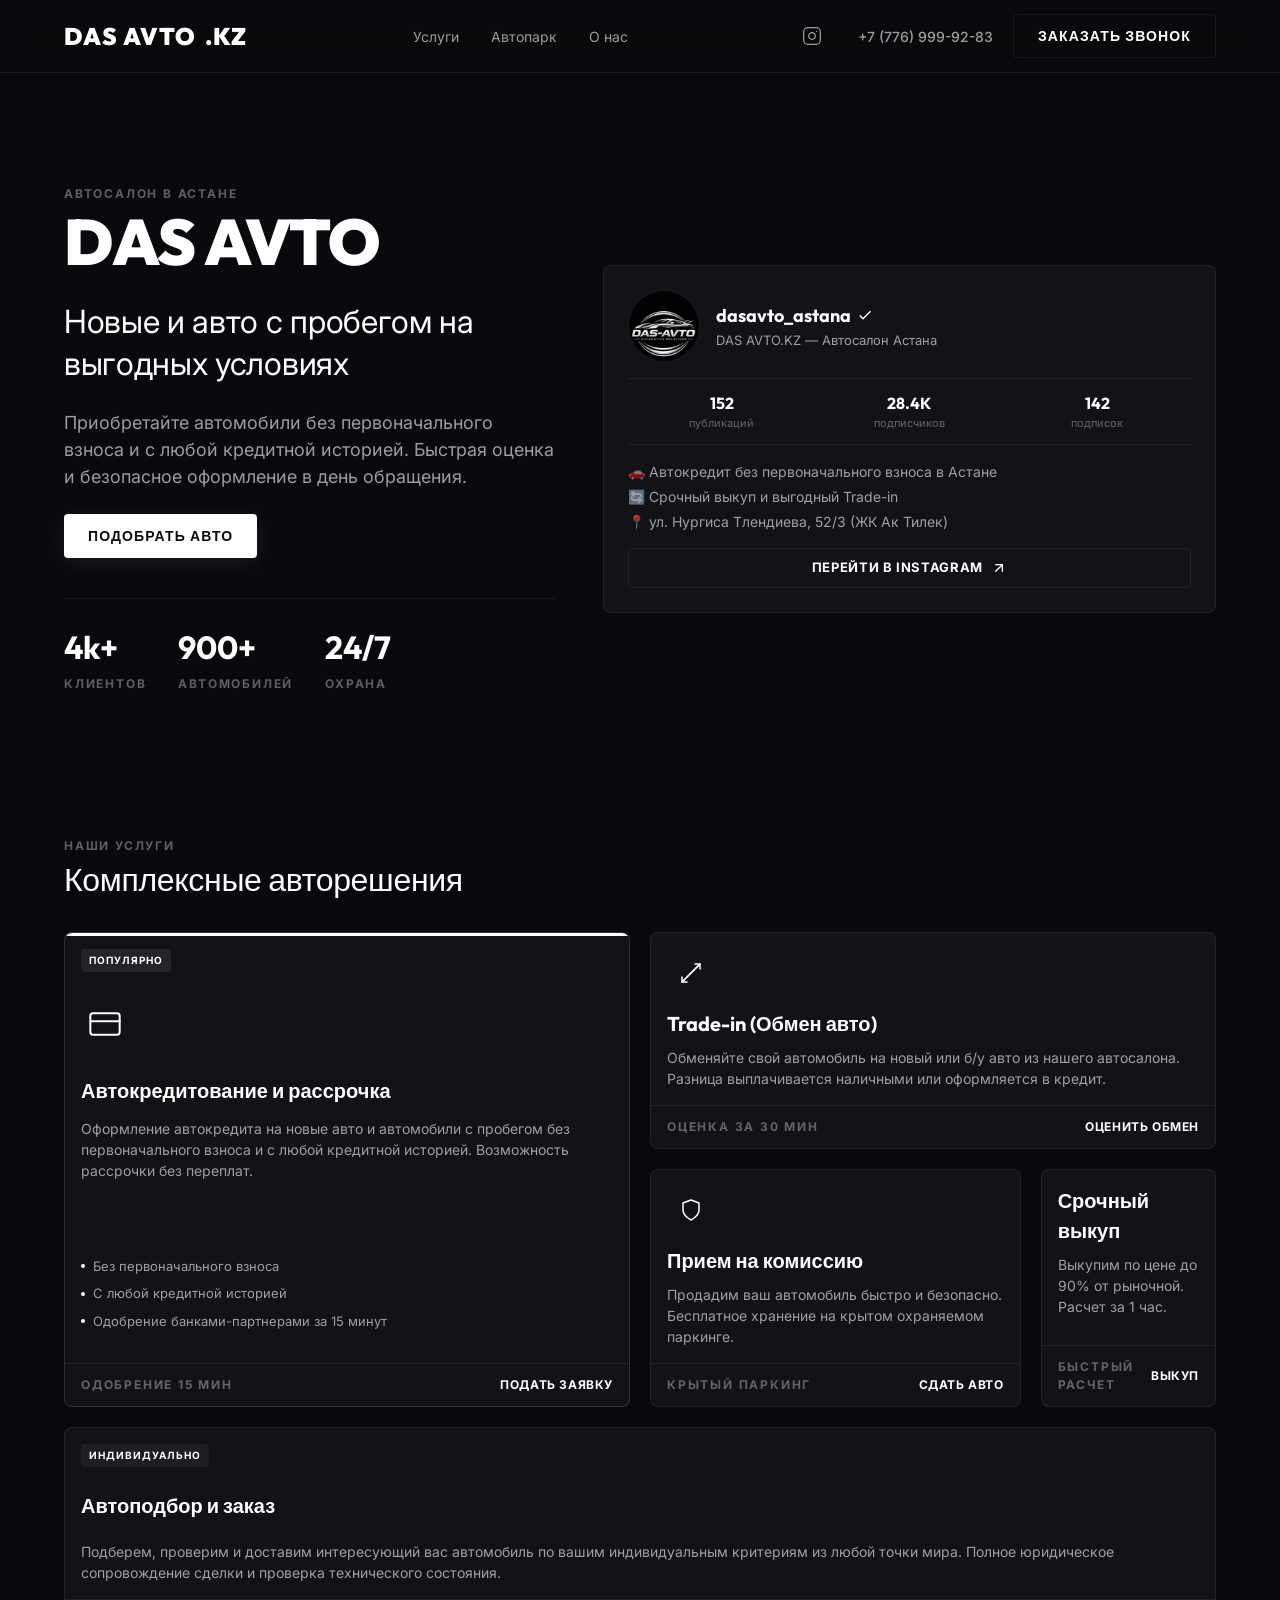
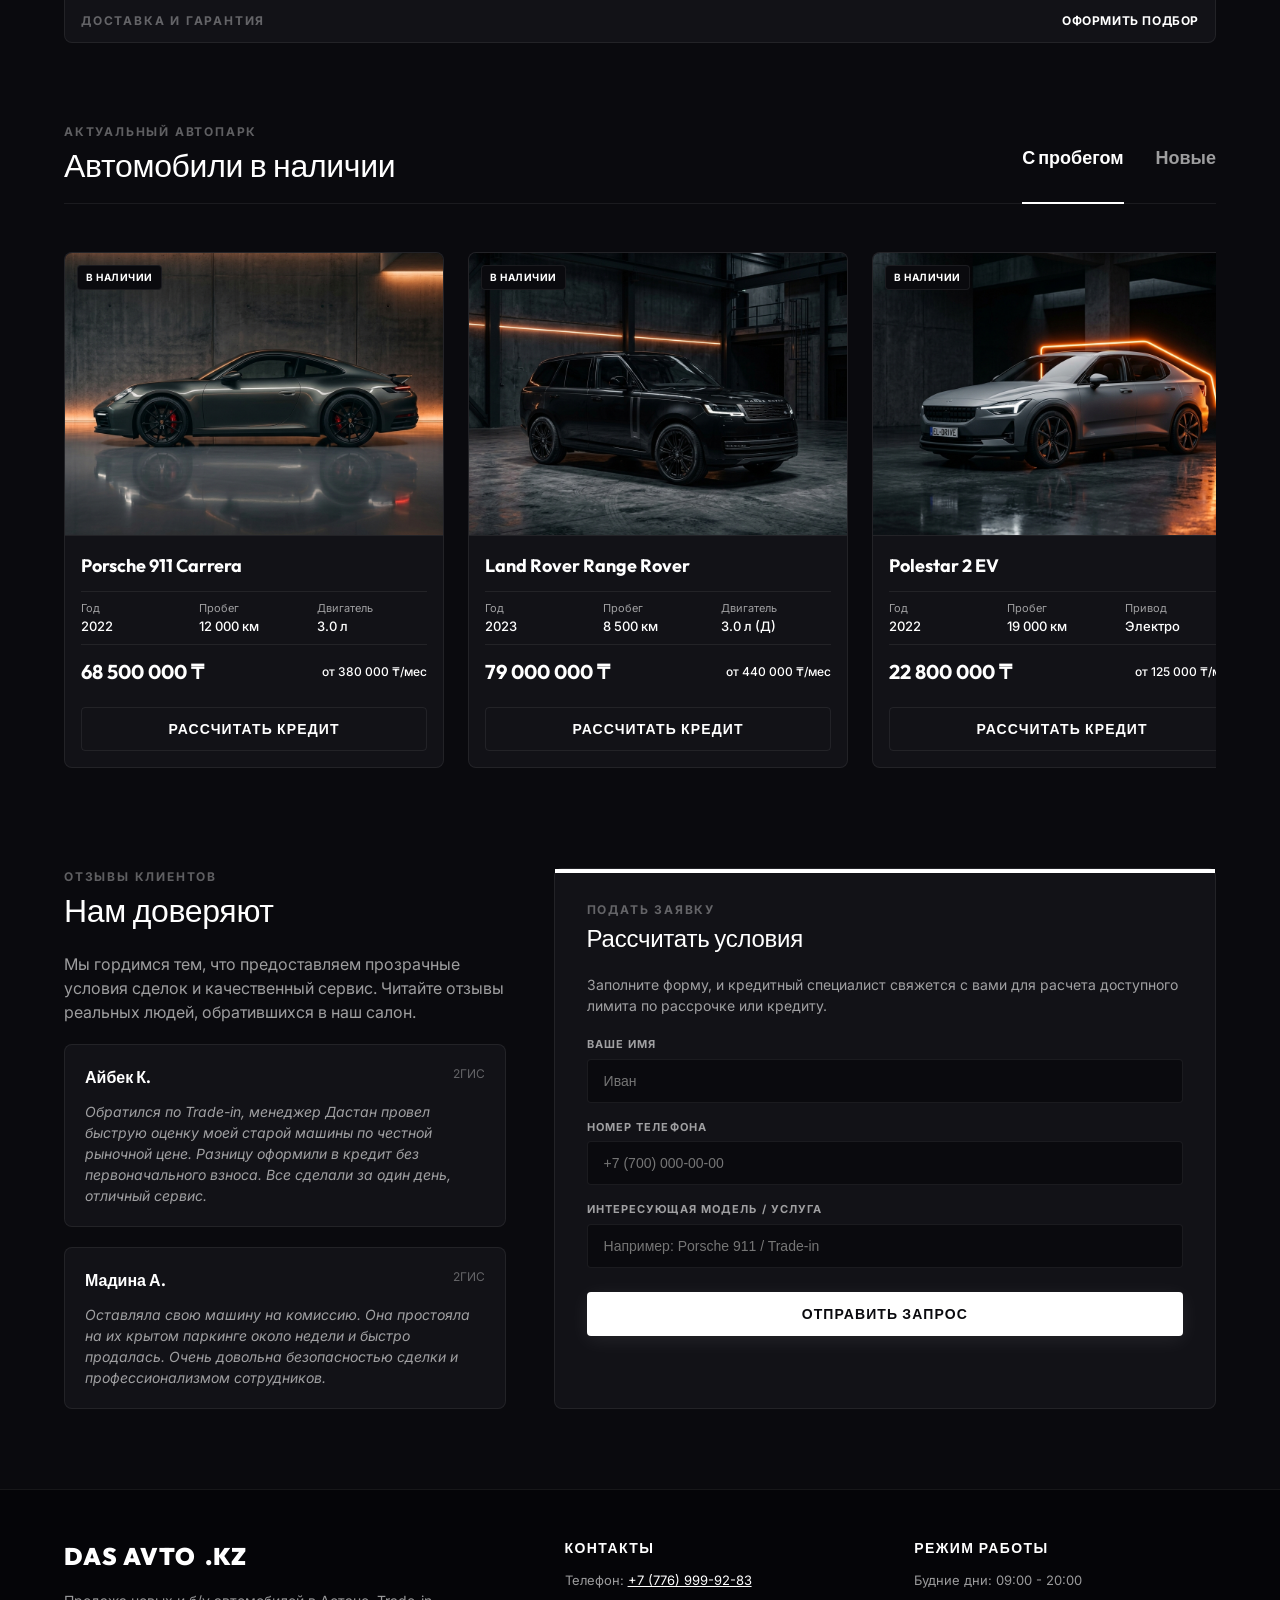
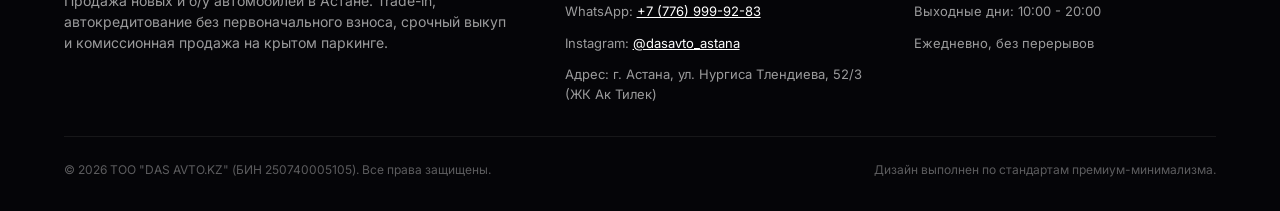
==== index.html @ a18bb263 "feat: replace logo with user emblem and update instagram profile link" ====
<!DOCTYPE html>
<html lang="ru">
<head>
  <meta charset="UTF-8">
  <meta name="viewport" content="width=device-width, initial-scale=1.0">
  <title>DAS AVTO.KZ — Автосалон в Астане | Новые и б/у авто в рассрочку и кредит</title>
  <meta name="description" content="Автосалон DAS AVTO.KZ в Астане. Продажа новых и подержанных автомобилей. Автокредит без первоначального взноса и с любой кредитной историей, Trade-in, комиссионная продажа на крытом паркинге.">
  <link rel="stylesheet" href="style.css?v=2">
</head>
<body>

  <!-- Header Section -->
  <header class="header">
    <div class="nav-container">
      <a href="#" class="logo">
        DAS AVTO<span>.KZ</span>
      </a>
      <nav class="nav-links">
        <a href="#services" class="nav-link">Услуги</a>
        <a href="#showcase" class="nav-link">Автопарк</a>
        <a href="#trust" class="nav-link">О нас</a>
      </nav>
      <div class="nav-actions">
        <a href="https://www.instagram.com/dasavto_astana?igsh=Nno0aWtucXIzY205" target="_blank" rel="noopener noreferrer" class="instagram-link-header" title="Instagram" style="color: var(--text-muted); display: inline-flex; align-items: center; justify-content: center; width: 36px; height: 36px; transition: color var(--transition-fast); margin-right: 8px;">
          <svg viewBox="0 0 24 24" width="20" height="20" stroke="currentColor" stroke-width="1.5" fill="none" stroke-linecap="round" stroke-linejoin="round">
            <rect x="2" y="2" width="20" height="20" rx="5" ry="5"></rect>
            <path d="M16 11.37A4 4 0 1 1 12.63 8 4 4 0 0 1 16 11.37z"></path>
            <line x1="17.5" y1="6.5" x2="17.51" y2="6.5"></line>
          </svg>
        </a>
        <a href="tel:+77769999283" class="phone-link">+7 (776) 999-92-83</a>
        <button class="btn btn-secondary" onclick="openModal('callback')">Заказать звонок</button>
      </div>
      <button class="menu-toggle" id="menu-toggle" aria-label="Toggle Menu" onclick="toggleMobileMenu()">
        <svg viewBox="0 0 24 24" width="24" height="24" stroke="currentColor" stroke-width="1.5" fill="none" stroke-linecap="round" stroke-linejoin="round">
          <line class="line-1" x1="4" y1="8" x2="20" y2="8"></line>
          <line class="line-2" x1="4" y1="16" x2="16" y2="16"></line>
        </svg>
      </button>
    </div>
    <!-- Mobile Menu Overlay -->
    <div class="mobile-menu" id="mobile-menu">
      <nav class="mobile-nav-links">
        <a href="#services" class="mobile-nav-link" onclick="closeMobileMenu()">Услуги</a>
        <a href="#showcase" class="mobile-nav-link" onclick="closeMobileMenu()">Автопарк</a>
        <a href="#trust" class="mobile-nav-link" onclick="closeMobileMenu()">О нас</a>
      </nav>
      <div class="mobile-nav-actions">
        <a href="https://www.instagram.com/dasavto_astana?igsh=Nno0aWtucXIzY205" target="_blank" rel="noopener noreferrer" class="mobile-instagram-link" style="display: flex; align-items: center; gap: 8px; font-size: 16px; color: var(--text-primary); margin-bottom: 12px; transition: color var(--transition-fast);">
          <svg viewBox="0 0 24 24" width="20" height="20" stroke="currentColor" stroke-width="1.5" fill="none" stroke-linecap="round" stroke-linejoin="round">
            <rect x="2" y="2" width="20" height="20" rx="5" ry="5"></rect>
            <path d="M16 11.37A4 4 0 1 1 12.63 8 4 4 0 0 1 16 11.37z"></path>
            <line x1="17.5" y1="6.5" x2="17.51" y2="6.5"></line>
          </svg>
          Instagram: @dasavto_astana
        </a>
        <a href="tel:+77769999283" class="mobile-phone-link">+7 (776) 999-92-83</a>
        <button class="btn btn-secondary" style="width: 100%;" onclick="closeMobileMenu(); openModal('callback')">Заказать звонок</button>
      </div>
    </div>
  </header>

  <!-- Hero Section (Asymmetric 1.2fr / 1.5fr Grid) -->
  <section class="section mt-medium">
    <div class="hero-grid">
      <div class="hero-content">
        <div class="inner-group">
          <span class="text-label">Автосалон в Астане</span>
          <h1 class="text-h1">DAS AVTO</h1>
        </div>
        <p class="text-subtitle">Новые и авто с пробегом на выгодных условиях</p>
        <p class="text-body">Приобретайте автомобили без первоначального взноса и с любой кредитной историей. Быстрая оценка и безопасное оформление в день обращения.</p>
        <div>
          <!-- Visual Dominance: The only filled accent CTA button in the hero area -->
          <button class="btn btn-primary" onclick="openModal('credit')">Подобрать авто</button>
        </div>
        <div class="hero-stats">
          <div class="stat-item">
            <span class="stat-val">4k+</span>
            <span class="text-label">Клиентов</span>
          </div>
          <div class="stat-item">
            <span class="stat-val">900+</span>
            <span class="text-label">Автомобилей</span>
          </div>
          <div class="stat-item">
            <span class="stat-val">24/7</span>
            <span class="text-label">Охрана</span>
          </div>
        </div>
      </div>
      <!-- Visual Dominance: Instagram profile card layout (as requested: "карточку в начале страницы измени на логотип с фото профиля страницы инстаграмм аккаунта") -->
      <a href="https://www.instagram.com/dasavto_astana?igsh=Nno0aWtucXIzY205" target="_blank" rel="noopener noreferrer" class="instagram-profile-card">
        <div class="instagram-card-header">
          <div class="instagram-avatar-wrapper">
            <img src="assets/das_avto_logo.png" alt="DAS AVTO.KZ Instagram Avatar" class="instagram-avatar">
          </div>
          <div class="instagram-meta">
            <div class="instagram-username-row">
              <span class="instagram-username">dasavto_astana</span>
              <span class="instagram-verified-badge" title="Подтвержденный аккаунт">
                <svg viewBox="0 0 24 24" width="16" height="16" fill="currentColor" style="color: #FFFFFF;">
                  <path d="M9 16.17L4.83 12l-1.42 1.41L9 19 21 7l-1.41-1.41z"/>
                </svg>
              </span>
            </div>
            <span class="instagram-fullname">DAS AVTO.KZ — Автосалон Астана</span>
          </div>
        </div>
        <div class="instagram-stats-row">
          <div class="instagram-stat-item">
            <span class="instagram-stat-num">152</span>
            <span class="instagram-stat-label">публикаций</span>
          </div>
          <div class="instagram-stat-item">
            <span class="instagram-stat-num">28.4K</span>
            <span class="instagram-stat-label">подписчиков</span>
          </div>
          <div class="instagram-stat-item">
            <span class="instagram-stat-num">142</span>
            <span class="instagram-stat-label">подписок</span>
          </div>
        </div>
        <div class="instagram-bio-section">
          <p>🚗 Автокредит без первоначального взноса в Астане</p>
          <p>🔄 Срочный выкуп и выгодный Trade-in</p>
          <p>📍 ул. Нургиса Tлендиева, 52/3 (ЖК Ак Тилек)</p>
        </div>
        <div class="instagram-action-btn">
          <span>Перейти в Instagram</span>
          <svg viewBox="0 0 24 24" width="16" height="16" stroke="currentColor" stroke-width="2" fill="none" stroke-linecap="round" stroke-linejoin="round">
            <line x1="7" y1="17" x2="17" y2="7"></line>
            <polyline points="7 7 17 7 17 17"></polyline>
          </svg>
        </div>
      </a>
    </div>
  </section>

  <!-- Services Section (Asymmetric Bento Grid) -->
  <section id="services" class="section mt-large">
    <div class="inner-group" style="margin-bottom: 32px;">
      <span class="text-label">Наши услуги</span>
      <h2 class="text-subtitle">Комплексные авторешения</h2>
    </div>
    
    <div class="grid-services">
      <!-- 1. Featured Card (Dominates: 3 cols, 2 rows) -->
      <div class="card card-featured">
        <div class="inner-card-content" style="display: flex; flex-direction: column; gap: 16px; height: 100%;">
          <span class="card-tag">Популярно</span>
          <div class="card-icon" style="color: var(--accent-brand);">
            <svg viewBox="0 0 24 24" width="32" height="32" stroke="currentColor" stroke-width="1.5" fill="none" stroke-linecap="round" stroke-linejoin="round">
              <rect x="1" y="4" width="22" height="16" rx="2" ry="2"></rect>
              <line x1="1" y1="10" x2="23" y2="10"></line>
            </svg>
          </div>
          <div class="inner-group">
            <h3 class="card-title">Автокредитование и рассрочка</h3>
            <p class="card-text">Оформление автокредита на новые авто и автомобили с пробегом без первоначального взноса и с любой кредитной историей. Возможность рассрочки без переплат.</p>
          </div>
          <ul style="list-style: none; font-size: 13px; color: var(--text-muted); display: flex; flex-direction: column; gap: 8px; margin-top: auto; padding-bottom: 16px;">
            <li style="display: flex; align-items: center; gap: 8px;">
              <span style="width: 4px; height: 4px; background-color: var(--accent-brand); border-radius: 50%;"></span>
              Без первоначального взноса
            </li>
            <li style="display: flex; align-items: center; gap: 8px;">
              <span style="width: 4px; height: 4px; background-color: var(--accent-brand); border-radius: 50%;"></span>
              С любой кредитной историей
            </li>
            <li style="display: flex; align-items: center; gap: 8px;">
              <span style="width: 4px; height: 4px; background-color: var(--accent-brand); border-radius: 50%;"></span>
              Одобрение банками-партнерами за 15 минут
            </li>
          </ul>
        </div>
        <div class="card-footer">
          <span class="text-label">Одобрение 15 мин</span>
          <a href="#" class="card-link" onclick="openModal('credit'); return false;">Подать заявку</a>
        </div>
      </div>

      <!-- 2. Trade-in Card (3 cols, 1 row) -->
      <div class="card card-medium-1">
        <div class="inner-card-content">
          <div class="card-icon" style="color: var(--accent-brand);">
            <svg viewBox="0 0 24 24" width="24" height="24" stroke="currentColor" stroke-width="1.5" fill="none" stroke-linecap="round" stroke-linejoin="round">
              <polyline points="16 3 21 3 21 8"></polyline>
              <line x1="4" y1="20" x2="21" y2="3"></line>
              <polyline points="8 21 3 21 3 16"></polyline>
              <line x1="3" y1="21" x2="20" y2="4"></line>
            </svg>
          </div>
          <h3 class="card-title">Trade-in (Обмен авто)</h3>
          <p class="card-text">Обменяйте свой автомобиль на новый или б/у авто из нашего автосалона. Разница выплачивается наличными или оформляется в кредит.</p>
        </div>
        <div class="card-footer">
          <span class="text-label">Оценка за 30 мин</span>
          <a href="#" class="card-link" onclick="openModal('tradein'); return false;">Оценить обмен</a>
        </div>
      </div>

      <!-- 3. Commission Card (2 cols, 1 row) -->
      <div class="card card-small-1">
        <div class="inner-card-content">
          <div class="card-icon" style="color: var(--accent-brand);">
            <svg viewBox="0 0 24 24" width="24" height="24" stroke="currentColor" stroke-width="1.5" fill="none" stroke-linecap="round" stroke-linejoin="round">
              <path d="M12 22s8-4 8-10V5l-8-3-8 3v7c0 6 8 10 8 10z"></path>
            </svg>
          </div>
          <h3 class="card-title">Прием на комиссию</h3>
          <p class="card-text">Продадим ваш автомобиль быстро и безопасно. Бесплатное хранение на крытом охраняемом паркинге.</p>
        </div>
        <div class="card-footer">
          <span class="text-label">Крытый паркинг</span>
          <a href="#" class="card-link" onclick="openModal('commission'); return false;">Сдать авто</a>
        </div>
      </div>

      <!-- 4. Wykup Card (1 col, 1 row) -->
      <div class="card card-small-2">
        <div class="inner-card-content">
          <!-- Icon removed for design-system compliance: Max 3 icons per section -->
          <h3 class="card-title">Срочный выкуп</h3>
          <p class="card-text">Выкупим по цене до 90% от рыночной. Расчет за 1 час.</p>
        </div>
        <div class="card-footer">
          <span class="text-label">Быстрый расчет</span>
          <a href="#" class="card-link" onclick="openModal('wykup'); return false;">Выкуп</a>
        </div>
      </div>

      <!-- 5. Order Card (Full Width: 6 cols, 1 row) -->
      <div class="card card-full-width">
        <div class="inner-card-content" style="display: flex; flex-direction: column; gap: 12px;">
          <!-- Icon removed for design-system compliance: Max 3 icons per section -->
          <span class="card-tag" style="background-color: rgba(255, 255, 255, 0.05); color: var(--text-primary);">Индивидуально</span>
          <h3 class="card-title">Автоподбор и заказ</h3>
          <p class="card-text">Подберем, проверим и доставим интересующий вас автомобиль по вашим индивидуальным критериям из любой точки мира. Полное юридическое сопровождение сделки и проверка технического состояния.</p>
        </div>
        <div class="card-footer">
          <span class="text-label">Доставка и гарантия</span>
          <a href="#" class="card-link" onclick="openModal('order'); return false;">Оформить подбор</a>
        </div>
      </div>
    </div>
  </section>

  <!-- Vehicle Showcase Section -->
  <section id="showcase" class="section mt-large">
    <div class="showcase-header">
      <div class="inner-group">
        <span class="text-label">Актуальный автопарк</span>
        <h2 class="text-subtitle">Автомобили в наличии</h2>
      </div>
      <div class="tabs">
        <div class="tab active" onclick="switchTab('used')">С пробегом</div>
        <div class="tab" onclick="switchTab('new')">Новые</div>
      </div>
    </div>

    <!-- Used Cars Grid -->
    <div id="used-cars" class="grid-cars mt-medium">
      <div class="car-card">
        <div class="car-img-wrapper">
          <img src="assets/car_porsche.png" alt="Porsche 911">
          <span class="car-badge">В наличии</span>
        </div>
        <div class="car-details">
          <h3 style="font-size: 18px; font-weight: 700;">Porsche 911 Carrera</h3>
          <div class="car-specs">
            <div class="spec-info">Год <span>2022</span></div>
            <div class="spec-info">Пробег <span>12 000 км</span></div>
            <div class="spec-info">Двигатель <span>3.0 л</span></div>
          </div>
          <div class="car-price-row">
            <span class="car-price">68 500 000 ₸</span>
            <span class="car-installment">от 380 000 ₸/мес</span>
          </div>
          <button class="btn btn-secondary" style="width: 100%; margin-top: 8px;" onclick="openModal('credit', 'Porsche 911 Carrera')">Рассчитать кредит</button>
        </div>
      </div>

      <div class="car-card">
        <div class="car-img-wrapper">
          <img src="assets/car_suv.png" alt="Range Rover SUV">
          <span class="car-badge">В наличии</span>
        </div>
        <div class="car-details">
          <h3 style="font-size: 18px; font-weight: 700;">Land Rover Range Rover</h3>
          <div class="car-specs">
            <div class="spec-info">Год <span>2023</span></div>
            <div class="spec-info">Пробег <span>8 500 км</span></div>
            <div class="spec-info">Двигатель <span>3.0 л (Д)</span></div>
          </div>
          <div class="car-price-row">
            <span class="car-price">79 000 000 ₸</span>
            <span class="car-installment">от 440 000 ₸/мес</span>
          </div>
          <button class="btn btn-secondary" style="width: 100%; margin-top: 8px;" onclick="openModal('credit', 'Range Rover')">Рассчитать кредит</button>
        </div>
      </div>

      <div class="car-card">
        <div class="car-img-wrapper">
          <img src="assets/car_sedan.png" alt="Polestar Electric Sedan">
          <span class="car-badge">В наличии</span>
        </div>
        <div class="car-details">
          <h3 style="font-size: 18px; font-weight: 700;">Polestar 2 EV</h3>
          <div class="car-specs">
            <div class="spec-info">Год <span>2022</span></div>
            <div class="spec-info">Пробег <span>19 000 км</span></div>
            <div class="spec-info">Привод <span>Электро</span></div>
          </div>
          <div class="car-price-row">
            <span class="car-price">22 800 000 ₸</span>
            <span class="car-installment">от 125 000 ₸/мес</span>
          </div>
          <button class="btn btn-secondary" style="width: 100%; margin-top: 8px;" onclick="openModal('credit', 'Polestar 2')">Рассчитать кредит</button>
        </div>
      </div>
    </div>

    <!-- New Cars Grid (Hidden by default) -->
    <div id="new-cars" class="grid-cars mt-medium" style="display: none;">
      <div class="car-card">
        <div class="car-img-wrapper">
          <img src="assets/car_sedan.png" alt="New Electric Sedan">
          <span class="car-badge">Под заказ</span>
        </div>
        <div class="car-details">
          <h3 style="font-size: 18px; font-weight: 700;">Polestar 3 Performance</h3>
          <div class="car-specs">
            <div class="spec-info">Год <span>2026</span></div>
            <div class="spec-info">Пробег <span>0 км</span></div>
            <div class="spec-info">Привод <span>Электро</span></div>
          </div>
          <div class="car-price-row">
            <span class="car-price">34 500 000 ₸</span>
            <span class="car-installment">от 190 000 ₸/мес</span>
          </div>
          <button class="btn btn-secondary" style="width: 100%; margin-top: 8px;" onclick="openModal('order', 'Polestar 3')">Заказать авто</button>
        </div>
      </div>
    </div>
  </section>

  <!-- Trust, Reviews & Contact Form Section -->
  <section id="trust" class="section mt-large">
    <div class="trust-grid">
      <!-- Left side: Reviews and trust -->
      <div class="reviews-container">
        <div class="inner-group">
          <span class="text-label">Отзывы клиентов</span>
          <h2 class="text-subtitle">Нам доверяют</h2>
        </div>
        <p class="text-body" style="font-size: 16px;">Мы гордимся тем, что предоставляем прозрачные условия сделок и качественный сервис. Читайте отзывы реальных людей, обратившихся в наш салон.</p>
        
        <div class="review-card">
          <div class="review-header">
            <span class="reviewer-name">Айбек К.</span>
            <span class="review-source">2ГИС</span>
          </div>
          <p class="review-text">Обратился по Trade-in, менеджер Дастан провел быструю оценку моей старой машины по честной рыночной цене. Разницу оформили в кредит без первоначального взноса. Все сделали за один день, отличный сервис.</p>
        </div>

        <div class="review-card">
          <div class="review-header">
            <span class="reviewer-name">Мадина А.</span>
            <span class="review-source">2ГИС</span>
          </div>
          <p class="review-text">Оставляла свою машину на комиссию. Она простояла на их крытом паркинге около недели и быстро продалась. Очень довольна безопасностью сделки и профессионализмом сотрудников.</p>
        </div>
      </div>

      <!-- Right side: CTA Form -->
      <div class="cta-form-wrapper">
        <div class="inner-group">
          <span class="text-label">Подать заявку</span>
          <h3 class="text-subtitle" style="font-size: 24px;">Рассчитать условия</h3>
        </div>
        <p style="font-size: 14px; color: var(--text-muted);">Заполните форму, и кредитный специалист свяжется с вами для расчета доступного лимита по рассрочке или кредиту.</p>
        <form onsubmit="handleFormSubmit(event)">
          <div style="display: flex; flex-direction: column; gap: 16px;">
            <div class="form-group">
              <label class="form-label">Ваше имя</label>
              <input type="text" class="form-input" placeholder="Иван" required>
            </div>
            <div class="form-group">
              <label class="form-label">Номер телефона</label>
              <input type="tel" class="form-input" placeholder="+7 (700) 000-00-00" required>
            </div>
            <div class="form-group">
              <label class="form-label">Интересующая модель / услуга</label>
              <input type="text" class="form-input" placeholder="Например: Porsche 911 / Trade-in">
            </div>
            <!-- Squint Test: Only filled CTA button here, bright brand accent -->
            <button type="submit" class="btn btn-primary" style="margin-top: 8px;">Отправить запрос</button>
          </div>
        </form>
      </div>
    </div>
  </section>

  <!-- Footer Section -->
  <footer class="footer mt-large">
    <div class="section">
      <div class="footer-grid">
        <div class="footer-info">
          <a href="#" class="logo">
            DAS AVTO<span>.KZ</span>
          </a>
          <p style="font-size: 14px; color: var(--text-muted);">Продажа новых и б/у автомобилей в Астане. Trade-in, автокредитование без первоначального взноса, срочный выкуп и комиссионная продажа на крытом паркинге.</p>
        </div>
        <div class="footer-links-col">
          <span class="footer-links-title">Контакты</span>
          <p class="footer-link">Телефон: <a href="tel:+77769999283" style="color: var(--text-primary); text-decoration: underline;">+7 (776) 999-92-83</a></p>
          <p class="footer-link">WhatsApp: <a href="https://wa.me/77769999283" target="_blank" rel="noopener noreferrer" style="color: var(--text-primary); text-decoration: underline;">+7 (776) 999-92-83</a></p>
          <p class="footer-link">Instagram: <a href="https://www.instagram.com/dasavto_astana?igsh=Nno0aWtucXIzY205" target="_blank" rel="noopener noreferrer" style="color: var(--text-primary); text-decoration: underline;">@dasavto_astana</a></p>
          <p class="footer-link">Адрес: г. Астана, ул. Нургиса Тлендиева, 52/3 (ЖК Ак Тилек)</p>
        </div>
        <div class="footer-links-col">
          <span class="footer-links-title">Режим работы</span>
          <p class="footer-link">Будние дни: 09:00 - 20:00</p>
          <p class="footer-link">Выходные дни: 10:00 - 20:00</p>
          <p class="footer-link">Ежедневно, без перерывов</p>
        </div>
      </div>
      <div class="footer-bottom">
        <span>© 2026 ТОО &quot;DAS AVTO.KZ&quot; (БИН 250740005105). Все права защищены.</span>
        <span>Дизайн выполнен по стандартам премиум-минимализма.</span>
      </div>
    </div>
  </footer>

  <!-- Modal Overlay Structure -->
  <div id="modal" class="modal-overlay" onclick="closeModal()">
    <div class="modal-content" onclick="event.stopPropagation()">
      <button class="modal-close" onclick="closeModal()">
        <svg viewBox="0 0 24 24" width="20" height="20" stroke="var(--text-muted)" stroke-width="2" fill="none" stroke-linecap="round" stroke-linejoin="round">
          <line x1="18" y1="6" x2="6" y2="18"></line>
          <line x1="6" y1="6" x2="18" y2="18"></line>
        </svg>
      </button>
      <div class="inner-group" style="margin-bottom: 20px;">
        <span class="text-label" id="modal-label">Заявка</span>
        <h3 class="text-subtitle" id="modal-title" style="font-size: 24px;">Рассчитать условия</h3>
      </div>
      <form onsubmit="handleModalSubmit(event)">
        <div style="display: flex; flex-direction: column; gap: 16px;">
          <div class="form-group">
            <label class="form-label">Ваше имя</label>
            <input type="text" class="form-input" placeholder="Иван" required>
          </div>
          <div class="form-group">
            <label class="form-label">Телефон</label>
            <input type="tel" class="form-input" placeholder="+7 (700) 000-00-00" required>
          </div>
          <div class="form-group" id="modal-extra-field" style="display: none;">
            <label class="form-label" id="modal-extra-label">Дополнительно</label>
            <input type="text" class="form-input" id="modal-extra-input">
          </div>
          <button type="submit" class="btn btn-primary" style="width: 100%; margin-top: 8px;">Отправить заявку</button>
        </div>
      </form>
    </div>
  </div>

  <script src="script.js?v=2"></script>
</body>
</html>
---- style.css ----
@import url('https://fonts.googleapis.com/css2?family=Inter:wght@400;500&family=Outfit:wght@400;700;900&display=swap');

:root {
  /* Color Tokens - Grayscale Base + Accent Only */
  --bg-primary: #0A0A0E;
  --bg-secondary: #121217;
  --bg-secondary-hover: #171720;
  --accent-brand: #FFFFFF;
  --accent-hover: #E5E5E5;
  --text-primary: #FFFFFF;
  --text-muted: rgba(255, 255, 255, 0.6);
  --text-dim: rgba(255, 255, 255, 0.35);
  --border-color: rgba(255, 255, 255, 0.07);
  --border-hover: rgba(255, 255, 255, 0.15);

  /* Typography Scale - 1.25x Modular Scale */
  --font-heading: 'Outfit', sans-serif;
  --font-body: 'Inter', sans-serif;
  --font-h1: 64px;
  --font-subtitle: 32px;
  --font-body-size: 18px;
  --font-label-size: 12px;

  /* Animation Durations */
  --transition-fast: 0.2s ease;
  --transition-normal: 0.3s cubic-bezier(0.16, 1, 0.3, 1);
}

/* Reset & Global Styles */
* {
  box-sizing: border-box;
  margin: 0;
  padding: 0;
}

body {
  background-color: var(--bg-primary);
  color: var(--text-primary);
  font-family: var(--font-body);
  font-size: var(--font-body-size);
  line-height: 1.5;
  overflow-x: hidden;
  -webkit-font-smoothing: antialiased;
}

h1, h2, h3, h4 {
  font-family: var(--font-heading);
  color: var(--text-primary);
}

a {
  color: inherit;
  text-decoration: none;
}

/* Section Container Layout */
.section {
  width: 100%;
  max-width: 1200px;
  margin: 0 auto;
  padding-left: 24px;
  padding-right: 24px;
}

/* Custom Spacing Rules - Non-uniform padding & margins */
.inner-group {
  display: flex;
  flex-direction: column;
  gap: 4px; /* Tightly coupled (gap-1 equivalent for title+label) */
}

.inner-card-content {
  padding: 16px; /* p-4 equivalent - tight spacing inside cards */
}

/* Margins between major sections */
.mt-large {
  margin-top: 80px; /* mt-16 equivalent */
}

.mt-medium {
  margin-top: 48px; /* mt-12 equivalent */
}

/* Typography Implementation */
.text-h1 {
  font-size: var(--font-h1);
  font-weight: 900;
  line-height: 1.1;
  letter-spacing: -0.02em;
}

.text-subtitle {
  font-size: var(--font-subtitle);
  font-weight: 400;
  line-height: 1.3;
  letter-spacing: -0.01em;
}

.text-body {
  font-size: var(--font-body-size);
  font-weight: 400;
  color: var(--text-muted);
}

.text-label {
  font-size: var(--font-label-size);
  font-weight: 700;
  text-transform: uppercase;
  letter-spacing: 0.15em;
  color: var(--text-dim);
}

/* Premium Navigation Bar */
.header {
  width: 100%;
  border-bottom: 1px solid var(--border-color);
  background-color: rgba(10, 10, 14, 0.8);
  backdrop-filter: blur(12px);
  position: sticky;
  top: 0;
  z-index: 100;
}

.nav-container {
  display: flex;
  justify-content: space-between;
  align-items: center;
  height: 72px;
  max-width: 1200px;
  margin: 0 auto;
  padding: 0 24px;
}

.logo {
  font-family: var(--font-heading);
  font-size: 24px;
  font-weight: 900;
  letter-spacing: 0.05em;
  color: var(--text-primary);
  display: flex;
  align-items: center;
  gap: 8px;
}

.logo span {
  color: var(--accent-brand);
}

.nav-links {
  display: flex;
  gap: 32px;
}

.nav-link {
  font-size: 14px;
  color: var(--text-muted);
  transition: color var(--transition-fast);
}

.nav-link:hover {
  color: var(--text-primary);
}

.nav-actions {
  display: flex;
  align-items: center;
  gap: 20px;
}

.phone-link {
  font-size: 14px;
  font-weight: 500;
  color: var(--text-muted);
  transition: color var(--transition-fast);
}

.phone-link:hover {
  color: var(--text-primary);
}

/* CTA Buttons - Accent Color Only */
.btn {
  display: inline-flex;
  align-items: center;
  justify-content: center;
  font-family: var(--font-heading);
  font-size: 14px;
  font-weight: 700;
  text-transform: uppercase;
  letter-spacing: 0.08em;
  border-radius: 4px;
  transition: all var(--transition-normal);
  cursor: pointer;
  height: 44px;
  padding: 0 24px;
  border: none;
}

.btn-primary {
  background-color: var(--accent-brand);
  color: var(--bg-primary); /* Dark text on bright accent button */
  box-shadow: 0 4px 20px rgba(255, 255, 255, 0.08);
}

.btn-primary:hover {
  background-color: var(--accent-hover);
  transform: translateY(-2px);
  box-shadow: 0 6px 24px rgba(255, 255, 255, 0.15);
}

.btn-secondary {
  background-color: transparent;
  color: var(--text-primary);
  border: 1px solid var(--border-color);
}

.btn-secondary:hover {
  border-color: var(--text-primary);
  background-color: rgba(255, 255, 255, 0.03);
}

/* Hero Section - Asymmetric Grid Layout */
.hero-grid {
  display: grid;
  grid-template-columns: 1.2fr 1.5fr; /* Asymmetric split */
  gap: 48px;
  align-items: center;
  padding-top: 64px;
  padding-bottom: 64px;
}

.hero-content {
  display: flex;
  flex-direction: column;
  gap: 24px;
}

/* Instagram Profile Card in Hero */
.instagram-profile-card {
  display: flex;
  flex-direction: column;
  background-color: var(--bg-secondary);
  border: 1px solid var(--border-color);
  border-radius: 8px;
  padding: 24px;
  gap: 16px;
  transition: all var(--transition-normal);
  cursor: pointer;
  color: var(--text-primary);
  text-decoration: none;
}

.instagram-profile-card:hover {
  border-color: var(--border-hover);
  background-color: var(--bg-secondary-hover);
  transform: translateY(-4px);
  box-shadow: 0 8px 30px rgba(255, 255, 255, 0.05);
}

.instagram-card-header {
  display: flex;
  align-items: center;
  gap: 16px;
}

.instagram-avatar-wrapper {
  width: 72px;
  height: 72px;
  border-radius: 50%;
  overflow: hidden;
  border: 1px solid var(--border-color);
  background-color: var(--bg-primary);
  display: flex;
  align-items: center;
  justify-content: center;
}

.instagram-avatar {
  width: 100%;
  height: 100%;
  object-fit: cover;
}

.instagram-meta {
  display: flex;
  flex-direction: column;
  gap: 2px;
}

.instagram-username-row {
  display: flex;
  align-items: center;
  gap: 6px;
}

.instagram-username {
  font-family: var(--font-heading);
  font-size: 18px;
  font-weight: 700;
}

.instagram-verified-badge {
  display: flex;
  align-items: center;
  color: var(--text-primary);
}

.instagram-fullname {
  font-size: 13px;
  color: var(--text-muted);
}

.instagram-stats-row {
  display: flex;
  justify-content: space-between;
  border-top: 1px solid var(--border-color);
  border-bottom: 1px solid var(--border-color);
  padding: 12px 0;
}

.instagram-stat-item {
  display: flex;
  flex-direction: column;
  align-items: center;
  flex: 1;
}

.instagram-stat-num {
  font-family: var(--font-heading);
  font-size: 16px;
  font-weight: 700;
  color: var(--text-primary);
}

.instagram-stat-label {
  font-size: 11px;
  color: var(--text-dim);
}

.instagram-bio-section {
  font-size: 14px;
  color: var(--text-muted);
  display: flex;
  flex-direction: column;
  gap: 4px;
}

.instagram-action-btn {
  display: flex;
  align-items: center;
  justify-content: center;
  gap: 8px;
  background-color: transparent;
  border: 1px solid var(--border-color);
  border-radius: 4px;
  height: 40px;
  font-size: 13px;
  font-weight: 700;
  text-transform: uppercase;
  letter-spacing: 0.05em;
  transition: all var(--transition-fast);
}

.instagram-profile-card:hover .instagram-action-btn {
  background-color: var(--accent-brand);
  color: var(--bg-primary);
  border-color: var(--accent-brand);
}

.instagram-link-header:hover {
  color: var(--text-primary) !important;
}

.mobile-instagram-link:hover {
  color: var(--text-muted) !important;
}

.hero-stats {
  display: flex;
  gap: 32px;
  margin-top: 16px;
  border-top: 1px solid var(--border-color);
  padding-top: 24px;
}

.stat-item {
  display: flex;
  flex-direction: column;
  gap: 4px;
}

.stat-val {
  font-family: var(--font-heading);
  font-size: 32px;
  font-weight: 700;
  color: var(--text-primary);
}

/* Services Section - Asymmetric Bento Grid */
.grid-services {
  display: grid;
  grid-template-columns: repeat(6, 1fr);
  grid-auto-rows: minmax(180px, auto);
  gap: 20px;
}

.card {
  background-color: var(--bg-secondary);
  border: 1px solid var(--border-color);
  border-radius: 8px;
  transition: all var(--transition-normal);
  display: flex;
  flex-direction: column;
  justify-content: space-between;
  overflow: hidden;
}

.card:hover {
  border-color: var(--border-hover);
  background-color: var(--bg-secondary-hover);
  transform: translateY(-2px);
}

/* Asymmetric Bento Span Assignments */
/* Main Card: spans 3 columns, 2 rows (3fr equivalent dominance) */
.card-featured {
  grid-column: span 3;
  grid-row: span 2;
  border-color: rgba(255, 255, 255, 0.12);
  position: relative;
}

.card-featured::before {
  content: '';
  position: absolute;
  top: 0;
  left: 0;
  width: 100%;
  height: 3px;
  background-color: var(--accent-brand);
}

/* Secondary Cards: smaller spans (2fr equivalent layout) */
.card-medium-1 {
  grid-column: span 3;
  grid-row: span 1;
}

.card-small-1 {
  grid-column: span 2;
  grid-row: span 1;
}

.card-small-2 {
  grid-column: span 1;
  grid-row: span 1;
}

.card-full-width {
  grid-column: span 6;
  grid-row: span 1;
}

.card-icon {
  width: 48px;
  height: 48px;
  display: flex;
  align-items: center;
  justify-content: center;
  margin-bottom: 12px;
}

.card-title {
  font-size: 20px;
  font-weight: 700;
  margin-bottom: 8px;
}

.card-text {
  font-size: 14px;
  color: var(--text-muted);
}

.card-tag {
  display: inline-block;
  font-size: 10px;
  font-weight: 700;
  text-transform: uppercase;
  letter-spacing: 0.1em;
  padding: 4px 8px;
  background-color: rgba(255, 255, 255, 0.08);
  color: var(--text-primary);
  border-radius: 4px;
  align-self: flex-start;
  margin-bottom: 12px;
}

.card-footer {
  border-top: 1px solid var(--border-color);
  padding: 12px 16px;
  display: flex;
  justify-content: space-between;
  align-items: center;
}

.card-link {
  font-size: 12px;
  font-weight: 700;
  text-transform: uppercase;
  letter-spacing: 0.05em;
  color: var(--text-primary);
  display: flex;
  align-items: center;
  gap: 6px;
  transition: color var(--transition-fast);
}

.card:hover .card-link {
  color: var(--accent-brand);
}

/* Vehicle Showcase - Tabs & Grid */
.showcase-header {
  display: flex;
  justify-content: space-between;
  align-items: flex-end;
  border-bottom: 1px solid var(--border-color);
  padding-bottom: 16px;
}

.tabs {
  display: flex;
  gap: 32px;
}

.tab {
  font-family: var(--font-heading);
  font-size: 18px;
  font-weight: 700;
  color: var(--text-muted);
  padding-bottom: 16px;
  position: relative;
  cursor: pointer;
  transition: color var(--transition-fast);
}

.tab:hover {
  color: var(--text-primary);
}

.tab.active {
  color: var(--text-primary);
}

.tab.active::after {
  content: '';
  position: absolute;
  bottom: -17px;
  left: 0;
  width: 100%;
  height: 2px;
  background-color: var(--accent-brand);
}

.grid-cars {
  display: flex;
  overflow-x: auto;
  gap: 24px;
  padding-bottom: 20px;
  scroll-snap-type: x mandatory;
  scroll-behavior: smooth;
  -webkit-overflow-scrolling: touch;
}

/* Custom Scrollbar for Carousel */
.grid-cars::-webkit-scrollbar {
  height: 6px;
}

.grid-cars::-webkit-scrollbar-track {
  background: rgba(255, 255, 255, 0.03);
  border-radius: 3px;
}

.grid-cars::-webkit-scrollbar-thumb {
  background: var(--border-hover);
  border-radius: 3px;
}

.grid-cars::-webkit-scrollbar-thumb:hover {
  background: var(--text-dim);
}

.car-card {
  flex: 0 0 380px;
  background-color: var(--bg-secondary);
  border: 1px solid var(--border-color);
  border-radius: 8px;
  overflow: hidden;
  display: flex;
  flex-direction: column;
  transition: all var(--transition-normal);
  scroll-snap-align: start;
}

.car-card:hover {
  border-color: var(--border-hover);
  transform: translateY(-4px);
}

.car-img-wrapper {
  width: 100%;
  aspect-ratio: 4/3;
  overflow: hidden;
  border-bottom: 1px solid var(--border-color);
  position: relative;
}

.car-img-wrapper img {
  width: 100%;
  height: 100%;
  object-fit: cover;
  transition: transform var(--transition-normal);
}

.car-card:hover .car-img-wrapper img {
  transform: scale(1.05);
}

.car-badge {
  position: absolute;
  top: 12px;
  left: 12px;
  background-color: var(--bg-primary);
  border: 1px solid var(--border-color);
  font-size: 10px;
  font-weight: 700;
  text-transform: uppercase;
  letter-spacing: 0.05em;
  padding: 4px 8px;
  border-radius: 4px;
}

.car-details {
  padding: 16px;
  display: flex;
  flex-direction: column;
  gap: 12px;
}

.car-specs {
  display: grid;
  grid-template-columns: repeat(3, 1fr);
  gap: 8px;
  border-top: 1px solid var(--border-color);
  border-bottom: 1px solid var(--border-color);
  padding: 8px 0;
}

.spec-info {
  display: flex;
  flex-direction: column;
  font-size: 11px;
  color: var(--text-muted);
}

.spec-info span {
  font-size: 13px;
  font-weight: 500;
  color: var(--text-primary);
}

.car-price-row {
  display: flex;
  justify-content: space-between;
  align-items: center;
}

.car-price {
  font-family: var(--font-heading);
  font-size: 20px;
  font-weight: 700;
  color: var(--text-primary);
}

.car-installment {
  font-size: 12px;
  color: var(--accent-brand);
  font-weight: 500;
}

/* Trust / Reviews Section - Asymmetric Grid */
.trust-grid {
  display: grid;
  grid-template-columns: 1fr 1.5fr; /* Asymmetric */
  gap: 48px;
}

.reviews-container {
  display: flex;
  flex-direction: column;
  gap: 20px;
}

.review-card {
  background-color: var(--bg-secondary);
  border: 1px solid var(--border-color);
  border-radius: 8px;
  padding: 20px;
}

.review-header {
  display: flex;
  justify-content: space-between;
  margin-bottom: 12px;
}

.reviewer-name {
  font-family: var(--font-heading);
  font-size: 16px;
  font-weight: 700;
}

.review-source {
  font-size: 12px;
  color: var(--text-dim);
}

.review-text {
  font-size: 14px;
  color: var(--text-muted);
  font-style: italic;
}

/* Form Section */
.cta-form-wrapper {
  background-color: var(--bg-secondary);
  border: 1px solid var(--border-color);
  border-radius: 8px;
  padding: 32px;
  display: flex;
  flex-direction: column;
  gap: 20px;
  position: relative;
}

.cta-form-wrapper::before {
  content: '';
  position: absolute;
  top: 0;
  left: 0;
  width: 100%;
  height: 4px;
  background-color: var(--accent-brand);
}

.form-group {
  display: flex;
  flex-direction: column;
  gap: 6px;
}

.form-label {
  font-size: 11px;
  font-weight: 700;
  text-transform: uppercase;
  letter-spacing: 0.1em;
  color: var(--text-muted);
}

.form-input {
  background-color: var(--bg-primary);
  border: 1px solid var(--border-color);
  color: var(--text-primary);
  height: 44px;
  padding: 0 16px;
  border-radius: 4px;
  font-size: 14px;
  transition: border-color var(--transition-fast);
  outline: none;
}

.form-input:focus {
  border-color: var(--accent-brand);
}

/* Footer styling */
.footer {
  border-top: 1px solid var(--border-color);
  background-color: #050508;
  padding-top: 48px;
  padding-bottom: 32px;
}

.footer-grid {
  display: grid;
  grid-template-columns: 1.5fr 1fr 1fr;
  gap: 48px;
  margin-bottom: 32px;
}

.footer-info {
  display: flex;
  flex-direction: column;
  gap: 16px;
}

.footer-links-col {
  display: flex;
  flex-direction: column;
  gap: 12px;
}

.footer-links-title {
  font-family: var(--font-heading);
  font-size: 14px;
  font-weight: 700;
  text-transform: uppercase;
  letter-spacing: 0.1em;
}

.footer-link {
  font-size: 13px;
  color: var(--text-muted);
  transition: color var(--transition-fast);
}

.footer-link:hover {
  color: var(--text-primary);
}

.footer-bottom {
  border-top: 1px solid var(--border-color);
  padding-top: 24px;
  display: flex;
  justify-content: space-between;
  align-items: center;
  font-size: 12px;
  color: var(--text-dim);
}

/* Modal Dialog */
.modal-overlay {
  position: fixed;
  top: 0;
  left: 0;
  width: 100vw;
  height: 100vh;
  background-color: rgba(0, 0, 0, 0.85);
  backdrop-filter: blur(8px);
  display: flex;
  justify-content: center;
  align-items: center;
  z-index: 1000;
  opacity: 0;
  pointer-events: none;
  transition: opacity var(--transition-normal);
}

.modal-overlay.active {
  opacity: 1;
  pointer-events: auto;
}

.modal-content {
  background-color: var(--bg-secondary);
  border: 1px solid var(--border-color);
  border-radius: 8px;
  width: 100%;
  max-width: 460px;
  padding: 32px;
  position: relative;
  transform: translateY(20px);
  transition: transform var(--transition-normal);
}

.modal-overlay.active .modal-content {
  transform: translateY(0);
}

.modal-close {
  position: absolute;
  top: 20px;
  right: 20px;
  background: transparent;
  border: none;
  cursor: pointer;
}

/* Mobile Menu Styles */
.menu-toggle {
  display: none;
  background: transparent;
  border: none;
  cursor: pointer;
  color: var(--text-primary);
  padding: 8px;
  z-index: 101;
  position: relative;
}

.menu-toggle svg {
  display: block;
}

.menu-toggle .line-1,
.menu-toggle .line-2 {
  transition: transform var(--transition-normal);
  transform-origin: center;
}

.header.menu-active .menu-toggle .line-1 {
  transform: translateY(4px) rotate(45deg);
}

.header.menu-active .menu-toggle .line-2 {
  transform: translateY(-4px) rotate(-45deg);
  /* Make the line full width on open for a perfect cross */
  stroke-dasharray: none;
}

.mobile-menu {
  position: fixed;
  top: 72px;
  left: 0;
  width: 100%;
  height: calc(100vh - 72px);
  background-color: var(--bg-primary);
  border-top: 1px solid var(--border-color);
  padding: 40px 24px;
  display: flex;
  flex-direction: column;
  justify-content: space-between;
  transform: translateY(-100%);
  opacity: 0;
  pointer-events: none;
  transition: transform var(--transition-normal), opacity var(--transition-normal);
  z-index: 99;
}

.header.menu-active .mobile-menu {
  transform: translateY(0);
  opacity: 1;
  pointer-events: auto;
}

.mobile-nav-links {
  display: flex;
  flex-direction: column;
  gap: 32px;
}

.mobile-nav-link {
  font-family: var(--font-heading);
  font-size: 32px;
  font-weight: 700;
  color: var(--text-primary);
  transition: color var(--transition-fast);
}

.mobile-nav-link:hover {
  color: var(--text-muted);
}

.mobile-nav-actions {
  display: flex;
  flex-direction: column;
  gap: 24px;
  border-top: 1px solid var(--border-color);
  padding-top: 32px;
}

.mobile-phone-link {
  font-size: 20px;
  font-weight: 500;
  color: var(--text-primary);
}

/* Modal Responsiveness Support */
.modal-overlay {
  overflow-y: auto;
  padding: 24px 16px;
  align-items: flex-start; /* Better vertical scrolling on small heights */
}

.modal-content {
  margin: auto; /* Centered dynamically in flex container */
}

/* Responsive adjust */
@media (max-width: 900px) {
  /* Spacing Adjustments */
  .section {
    padding-left: 16px;
    padding-right: 16px;
  }
  
  .mt-large {
    margin-top: 56px;
  }

  .mt-medium {
    margin-top: 32px;
  }

  /* Header & Navigation */
  .nav-links, 
  .nav-actions {
    display: none;
  }
  
  .menu-toggle {
    display: block;
  }

  /* Hero Section */
  .hero-grid {
    grid-template-columns: 1fr;
    gap: 32px;
    padding-top: 32px;
    padding-bottom: 32px;
  }

  .hero-stats {
    gap: 24px;
    margin-top: 8px;
    padding-top: 16px;
  }

  .stat-val {
    font-size: 28px;
  }

  /* Services Bento Grid */
  .grid-services {
    grid-template-columns: 1fr;
    gap: 16px;
  }

  /* Reset all desktop column/row spans for bento cards on mobile */
  .card-featured, 
  .card-medium-1, 
  .card-small-1, 
  .card-small-2, 
  .card-full-width {
    grid-column: auto !important;
    grid-row: auto !important;
  }

  /* Showcase Section Tab Alignment */
  .showcase-header {
    flex-direction: column;
    align-items: flex-start;
    gap: 20px;
    border-bottom: none;
    padding-bottom: 0;
  }

  .tabs {
    width: 100%;
    border-bottom: 1px solid var(--border-color);
    padding-bottom: 12px;
    gap: 24px;
  }

  .tab.active::after {
    bottom: -13px;
  }

  /* Adaptive Showcase Car Grid (Horizontal Carousel Width adjustments) */
  .grid-cars {
    gap: 20px;
  }

  .car-card {
    flex: 0 0 320px;
  }

  /* Trust & Feedback Grid */
  .trust-grid {
    grid-template-columns: 1fr;
    gap: 32px;
  }

  .cta-form-wrapper {
    padding: 24px 16px;
  }

  /* Footer Layout */
  .footer {
    padding-top: 36px;
    padding-bottom: 24px;
  }

  .footer-grid {
    grid-template-columns: 1fr;
    gap: 32px;
  }

  .footer-bottom {
    flex-direction: column;
    align-items: flex-start;
    gap: 12px;
    text-align: left;
    padding-top: 16px;
  }
}

@media (max-width: 600px) {
  /* Typography Scale Constraints compliance for mobile viewports */
  :root {
    --font-label-size: 11px;
    --font-body-size: 16px;
    --font-subtitle: 25px;
    --font-h1: 40px;
  }

  /* Mobile Carousel Width adjustments */
  .grid-cars {
    gap: 16px;
    padding-bottom: 12px;
  }

  .car-card {
    flex: 0 0 290px;
  }

  /* Modal Content sizing on narrow devices */
  .modal-content {
    padding: 24px 16px;
  }
}
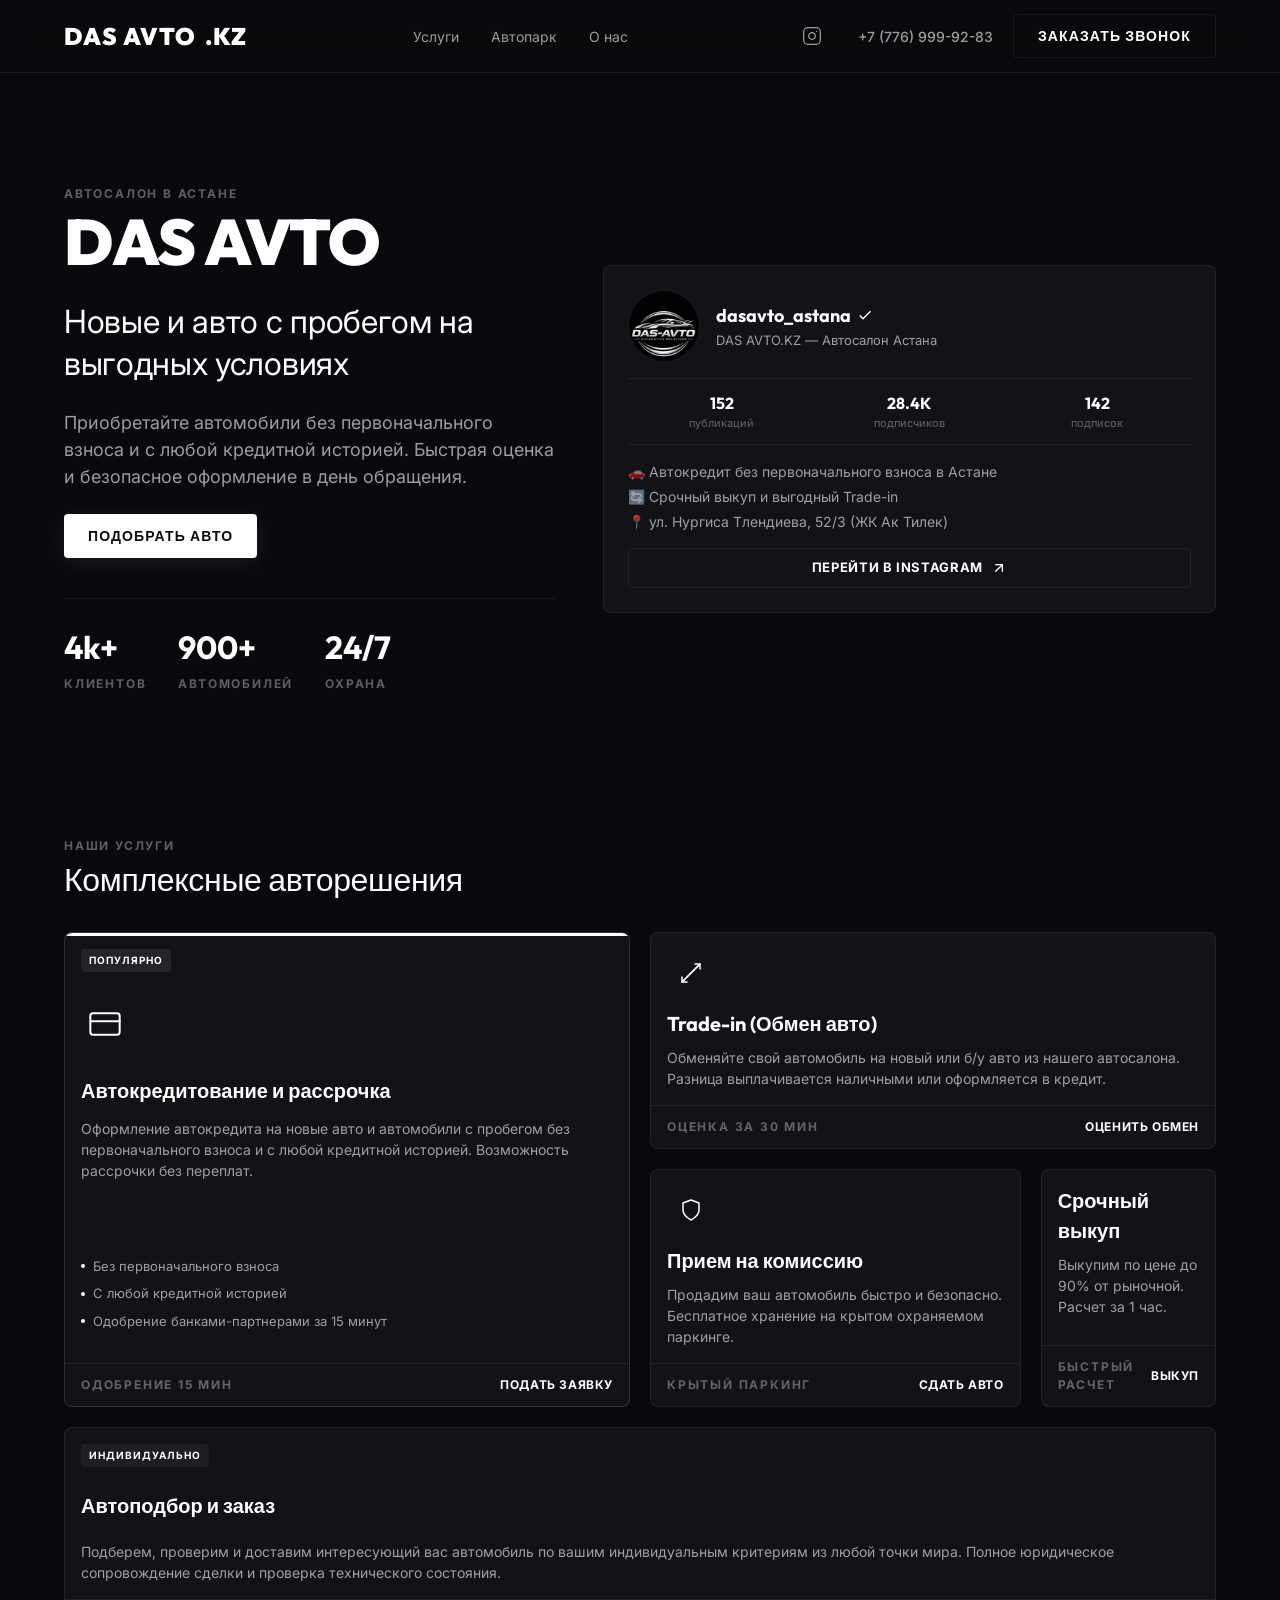
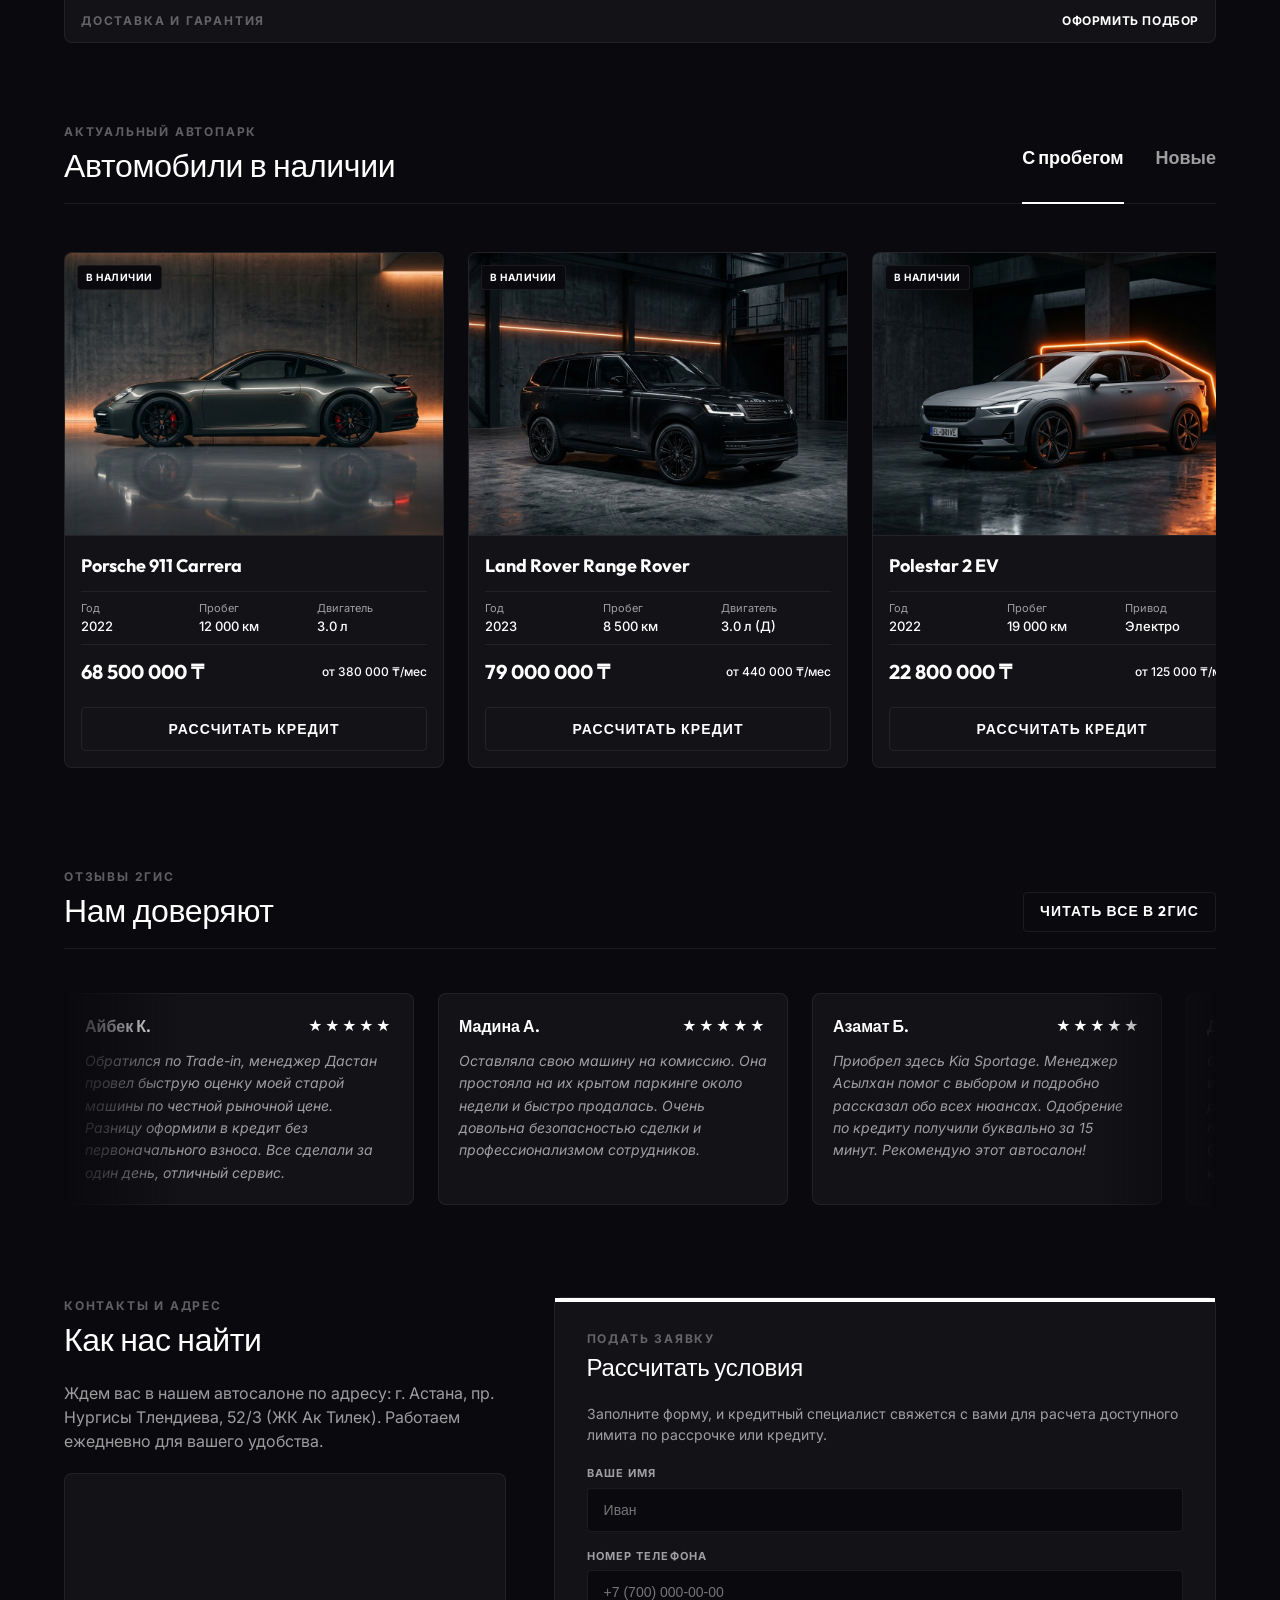
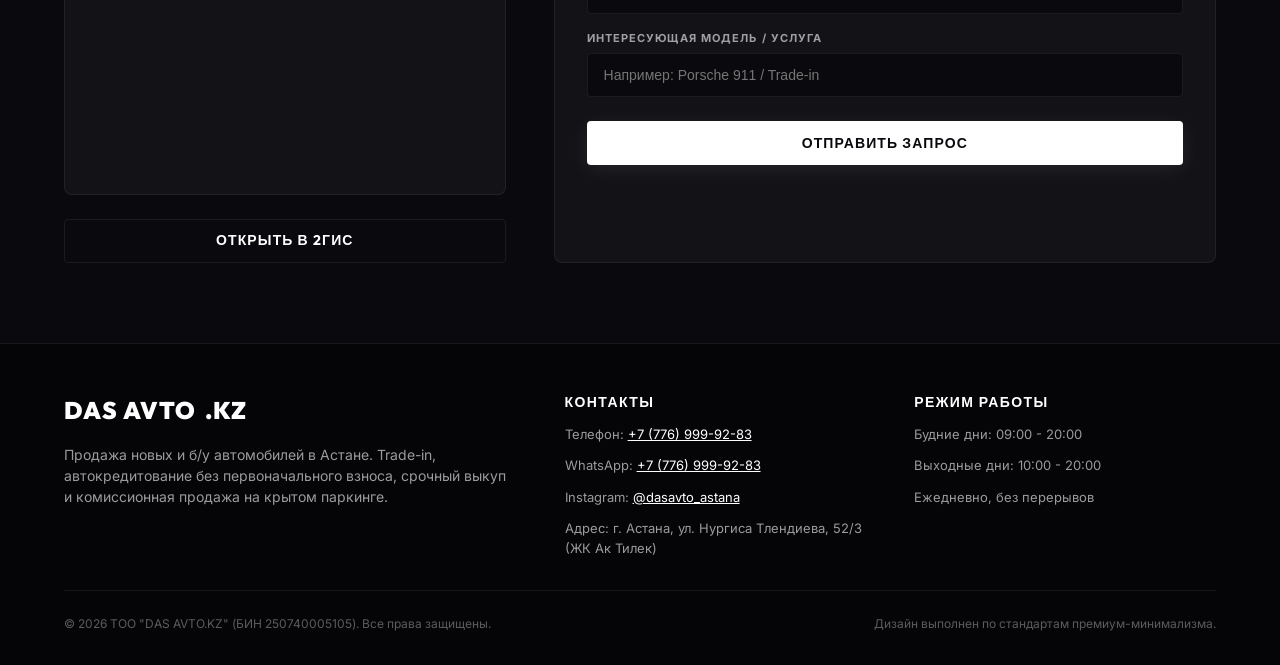
==== commit ddd7d054: "feat: add Google Maps, 2GIS link, and horizontally auto-scrolling reviews carousel" ====
--- a/index.html
+++ b/index.html
@@ -346,31 +346,164 @@
     </div>
   </section>
 
-  <!-- Trust, Reviews & Contact Form Section -->
+  <!-- Reviews Section (Horizontal Carousel scrolling to the right) -->
+  <section class="section mt-large">
+    <div style="display: flex; justify-content: space-between; align-items: flex-end; border-bottom: 1px solid var(--border-color); padding-bottom: 16px; margin-bottom: 32px;">
+      <div class="inner-group">
+        <span class="text-label">Отзывы 2ГИС</span>
+        <h2 class="text-subtitle">Нам доверяют</h2>
+      </div>
+      <a href="https://2gis.kz/astana/geo/70000001103400786/71.323344,51.195164" target="_blank" rel="noopener noreferrer" class="btn btn-secondary" style="height: 40px; padding: 0 16px; display: inline-flex; align-items: center;">Читать все в 2ГИС</a>
+    </div>
+    
+    <div class="reviews-carousel-wrapper">
+      <div class="reviews-carousel-track">
+        <!-- Card 1 -->
+        <div class="review-card-carousel">
+          <div class="review-card-header">
+            <span class="reviewer-name-carousel">Айбек К.</span>
+            <span class="review-stars">★★★★★</span>
+          </div>
+          <p class="review-text-carousel">Обратился по Trade-in, менеджер Дастан провел быструю оценку моей старой машины по честной рыночной цене. Разницу оформили в кредит без первоначального взноса. Все сделали за один день, отличный сервис.</p>
+        </div>
+        <!-- Card 2 -->
+        <div class="review-card-carousel">
+          <div class="review-card-header">
+            <span class="reviewer-name-carousel">Мадина А.</span>
+            <span class="review-stars">★★★★★</span>
+          </div>
+          <p class="review-text-carousel">Оставляла свою машину на комиссию. Она простояла на их крытом паркинге около недели и быстро продалась. Очень довольна безопасностью сделки и профессионализмом сотрудников.</p>
+        </div>
+        <!-- Card 3 -->
+        <div class="review-card-carousel">
+          <div class="review-card-header">
+            <span class="reviewer-name-carousel">Азамат Б.</span>
+            <span class="review-stars">★★★★★</span>
+          </div>
+          <p class="review-text-carousel">Приобрел здесь Kia Sportage. Менеджер Асылхан помог с выбором и подробно рассказал обо всех нюансах. Одобрение по кредиту получили буквально за 15 минут. Рекомендую этот автосалон!</p>
+        </div>
+        <!-- Card 4 -->
+        <div class="review-card-carousel">
+          <div class="review-card-header">
+            <span class="reviewer-name-carousel">Динара Т.</span>
+            <span class="review-stars">★★★★★</span>
+          </div>
+          <p class="review-text-carousel">Очень вежливый персонал и большой выбор автомобилей. Оформляли рассрочку, условия действительно прозрачные, без скрытых переплат. Спасибо за оперативность и отличный кофе!</p>
+        </div>
+        <!-- Card 5 -->
+        <div class="review-card-carousel">
+          <div class="review-card-header">
+            <span class="reviewer-name-carousel">Руслан М.</span>
+            <span class="review-stars">★★★★★</span>
+          </div>
+          <p class="review-text-carousel">Срочно понадобились деньги, обратился в Das Avto за выкупом. Оценили авто адекватно, деньги выплатили в тот же день. Огромное спасибо менеджеру Арману за профессиональный подход.</p>
+        </div>
+        <!-- Card 6 -->
+        <div class="review-card-carousel">
+          <div class="review-card-header">
+            <span class="reviewer-name-carousel">Гульнара С.</span>
+            <span class="review-stars">★★★★★</span>
+          </div>
+          <p class="review-text-carousel">Долго искала живую машину на вторичном рынке, в итоге решила заказать автоподбор через Das Avto. Ребята нашли отличный вариант в идеальном состоянии, проверили по всем пунктам. Покупкой очень довольна!</p>
+        </div>
+        <!-- Card 7 -->
+        <div class="review-card-carousel">
+          <div class="review-card-header">
+            <span class="reviewer-name-carousel">Берик Ж.</span>
+            <span class="review-stars">★★★★★</span>
+          </div>
+          <p class="review-text-carousel">Самый лучший автосалон в Астане! Просторный крытый паркинг, все машины чистые и готовые к проверкам. Оформили покупку в кредит за пару часов. Отдельное спасибо кредитному специалисту!</p>
+        </div>
+        
+        <!-- DUPLICATED FOR INFINITE SCROLL -->
+        <!-- Card 1 -->
+        <div class="review-card-carousel">
+          <div class="review-card-header">
+            <span class="reviewer-name-carousel">Айбек К.</span>
+            <span class="review-stars">★★★★★</span>
+          </div>
+          <p class="review-text-carousel">Обратился по Trade-in, менеджер Дастан провел быструю оценку моей старой машины по честной рыночной цене. Разницу оформили в кредит без первоначального взноса. Все сделали за один день, отличный сервис.</p>
+        </div>
+        <!-- Card 2 -->
+        <div class="review-card-carousel">
+          <div class="review-card-header">
+            <span class="reviewer-name-carousel">Мадина А.</span>
+            <span class="review-stars">★★★★★</span>
+          </div>
+          <p class="review-text-carousel">Оставляла свою машину на комиссию. Она простояла на их крытом паркинге около недели и быстро продалась. Очень довольна безопасностью сделки и профессионализмом сотрудников.</p>
+        </div>
+        <!-- Card 3 -->
+        <div class="review-card-carousel">
+          <div class="review-card-header">
+            <span class="reviewer-name-carousel">Азамат Б.</span>
+            <span class="review-stars">★★★★★</span>
+          </div>
+          <p class="review-text-carousel">Приобрел здесь Kia Sportage. Менеджер Асылхан помог с выбором и подробно рассказал обо всех нюансах. Одобрение по кредиту получили буквально за 15 минут. Рекомендую этот автосалон!</p>
+        </div>
+        <!-- Card 4 -->
+        <div class="review-card-carousel">
+          <div class="review-card-header">
+            <span class="reviewer-name-carousel">Динара Т.</span>
+            <span class="review-stars">★★★★★</span>
+          </div>
+          <p class="review-text-carousel">Очень вежливый персонал и большой выбор автомобилей. Оформляли рассрочку, условия действительно прозрачные, без скрытых переплат. Спасибо за оперативность и отличный кофе!</p>
+        </div>
+        <!-- Card 5 -->
+        <div class="review-card-carousel">
+          <div class="review-card-header">
+            <span class="reviewer-name-carousel">Руслан М.</span>
+            <span class="review-stars">★★★★★</span>
+          </div>
+          <p class="review-text-carousel">Срочно понадобились деньги, обратился в Das Avto за выкупом. Оценили авто адекватно, деньги выплатили в тот же день. Огромное спасибо менеджеру Арману за профессиональный подход.</p>
+        </div>
+        <!-- Card 6 -->
+        <div class="review-card-carousel">
+          <div class="review-card-header">
+            <span class="reviewer-name-carousel">Гульнара С.</span>
+            <span class="review-stars">★★★★★</span>
+          </div>
+          <p class="review-text-carousel">Долго искала живую машину на вторичном рынке, в итоге решила заказать автоподбор через Das Avto. Ребята нашли отличный вариант в идеальном состоянии, проверили по всем пунктам. Покупкой очень довольна!</p>
+        </div>
+        <!-- Card 7 -->
+        <div class="review-card-carousel">
+          <div class="review-card-header">
+            <span class="reviewer-name-carousel">Берик Ж.</span>
+            <span class="review-stars">★★★★★</span>
+          </div>
+          <p class="review-text-carousel">Самый лучший автосалон в Астане! Просторный крытый паркинг, все машины чистые и готовые к проверкам. Оформили покупку в кредит за пару часов. Отдельное спасибо кредитному специалисту!</p>
+        </div>
+      </div>
+    </div>
+  </section>
+
+  <!-- Trust, Location & Contact Form Section -->
   <section id="trust" class="section mt-large">
     <div class="trust-grid">
-      <!-- Left side: Reviews and trust -->
-      <div class="reviews-container">
+      <!-- Left side: Google Maps & Address Details -->
+      <div class="location-container">
         <div class="inner-group">
-          <span class="text-label">Отзывы клиентов</span>
-          <h2 class="text-subtitle">Нам доверяют</h2>
-        </div>
-        <p class="text-body" style="font-size: 16px;">Мы гордимся тем, что предоставляем прозрачные условия сделок и качественный сервис. Читайте отзывы реальных людей, обратившихся в наш салон.</p>
+          <span class="text-label">Контакты и адрес</span>
+          <h2 class="text-subtitle">Как нас найти</h2>
+        </div>
+        <p class="text-body" style="font-size: 16px;">
+          Ждем вас в нашем автосалоне по адресу: г. Астана, пр. Нургисы Тлендиева, 52/3 (ЖК Ак Тилек). Работаем ежедневно для вашего удобства.
+        </p>
         
-        <div class="review-card">
-          <div class="review-header">
-            <span class="reviewer-name">Айбек К.</span>
-            <span class="review-source">2ГИС</span>
-          </div>
-          <p class="review-text">Обратился по Trade-in, менеджер Дастан провел быструю оценку моей старой машины по честной рыночной цене. Разницу оформили в кредит без первоначального взноса. Все сделали за один день, отличный сервис.</p>
-        </div>
-
-        <div class="review-card">
-          <div class="review-header">
-            <span class="reviewer-name">Мадина А.</span>
-            <span class="review-source">2ГИС</span>
-          </div>
-          <p class="review-text">Оставляла свою машину на комиссию. Она простояла на их крытом паркинге около недели и быстро продалась. Очень довольна безопасностью сделки и профессионализмом сотрудников.</p>
+        <div class="map-container">
+          <iframe 
+            src="https://maps.google.com/maps?q=%D0%B0%D1%81%D1%82%D0%B0%D0%BD%D0%B0%20%D1%82%D0%BB%D0%B5%D0%BD%D0%B4%D0%B8%D0%B5%D0%B2%D0%B0%2052%2F3&t=&z=16&ie=UTF8&iwloc=&output=embed" 
+            width="100%" 
+            height="320" 
+            style="border:0;" 
+            allowfullscreen="" 
+            loading="lazy">
+          </iframe>
+        </div>
+        
+        <div style="display: flex; gap: 12px; margin-top: 4px;">
+          <a href="https://2gis.kz/astana/geo/70000001103400786/71.323344,51.195164" target="_blank" rel="noopener noreferrer" class="btn btn-secondary" style="flex: 1; text-align: center; height: 44px; display: inline-flex; align-items: center; justify-content: center;">
+            Открыть в 2ГИС
+          </a>
         </div>
       </div>
 
--- a/style.css
+++ b/style.css
@@ -1131,3 +1131,117 @@
     padding: 24px 16px;
   }
 }
+
+/* Google Maps & Location Container */
+.location-container {
+  display: flex;
+  flex-direction: column;
+  gap: 20px;
+}
+
+.map-container {
+  width: 100%;
+  border-radius: 8px;
+  overflow: hidden;
+  border: 1px solid var(--border-color);
+  background-color: var(--bg-secondary);
+  line-height: 0;
+}
+
+.map-container iframe {
+  display: block;
+  filter: grayscale(1) invert(0.9) contrast(1.2);
+  transition: filter var(--transition-normal);
+}
+
+.map-container:hover iframe {
+  filter: grayscale(0.5) invert(0.9) contrast(1.2);
+}
+
+/* Reviews Carousel Styling */
+.reviews-carousel-wrapper {
+  overflow: hidden;
+  width: 100%;
+  position: relative;
+  /* Smooth gradient fade at the edges */
+  mask-image: linear-gradient(to right, transparent, #000 10%, #000 90%, transparent);
+  -webkit-mask-image: linear-gradient(to right, transparent, #000 10%, #000 90%, transparent);
+  padding: 12px 0;
+}
+
+.reviews-carousel-track {
+  display: flex;
+  gap: 24px;
+  width: max-content;
+  animation: scrollRight 45s linear infinite;
+}
+
+.reviews-carousel-track:hover {
+  animation-play-state: paused;
+}
+
+.review-card-carousel {
+  flex: 0 0 350px;
+  background-color: var(--bg-secondary);
+  border: 1px solid var(--border-color);
+  border-radius: 8px;
+  padding: 20px;
+  display: flex;
+  flex-direction: column;
+  gap: 12px;
+  transition: all var(--transition-normal);
+}
+
+.review-card-carousel:hover {
+  border-color: var(--border-hover);
+  background-color: var(--bg-secondary-hover);
+  transform: translateY(-2px);
+  box-shadow: 0 6px 20px rgba(255, 255, 255, 0.02);
+}
+
+.reviewer-name-carousel {
+  font-family: var(--font-heading);
+  font-size: 16px;
+  font-weight: 700;
+  color: var(--text-primary);
+}
+
+.review-stars {
+  color: var(--text-primary);
+  font-size: 14px;
+  letter-spacing: 2px;
+}
+
+.review-card-header {
+  display: flex;
+  justify-content: space-between;
+  align-items: center;
+}
+
+.review-text-carousel {
+  font-size: 14px;
+  color: var(--text-muted);
+  line-height: 1.6;
+  font-style: italic;
+}
+
+@keyframes scrollRight {
+  0% {
+    transform: translateX(-50%);
+  }
+  100% {
+    transform: translateX(0);
+  }
+}
+
+/* Adjustments for mobile viewports */
+@media (max-width: 600px) {
+  .review-card-carousel {
+    flex: 0 0 280px;
+    padding: 16px;
+  }
+  .reviews-carousel-track {
+    gap: 16px;
+  }
+}
+
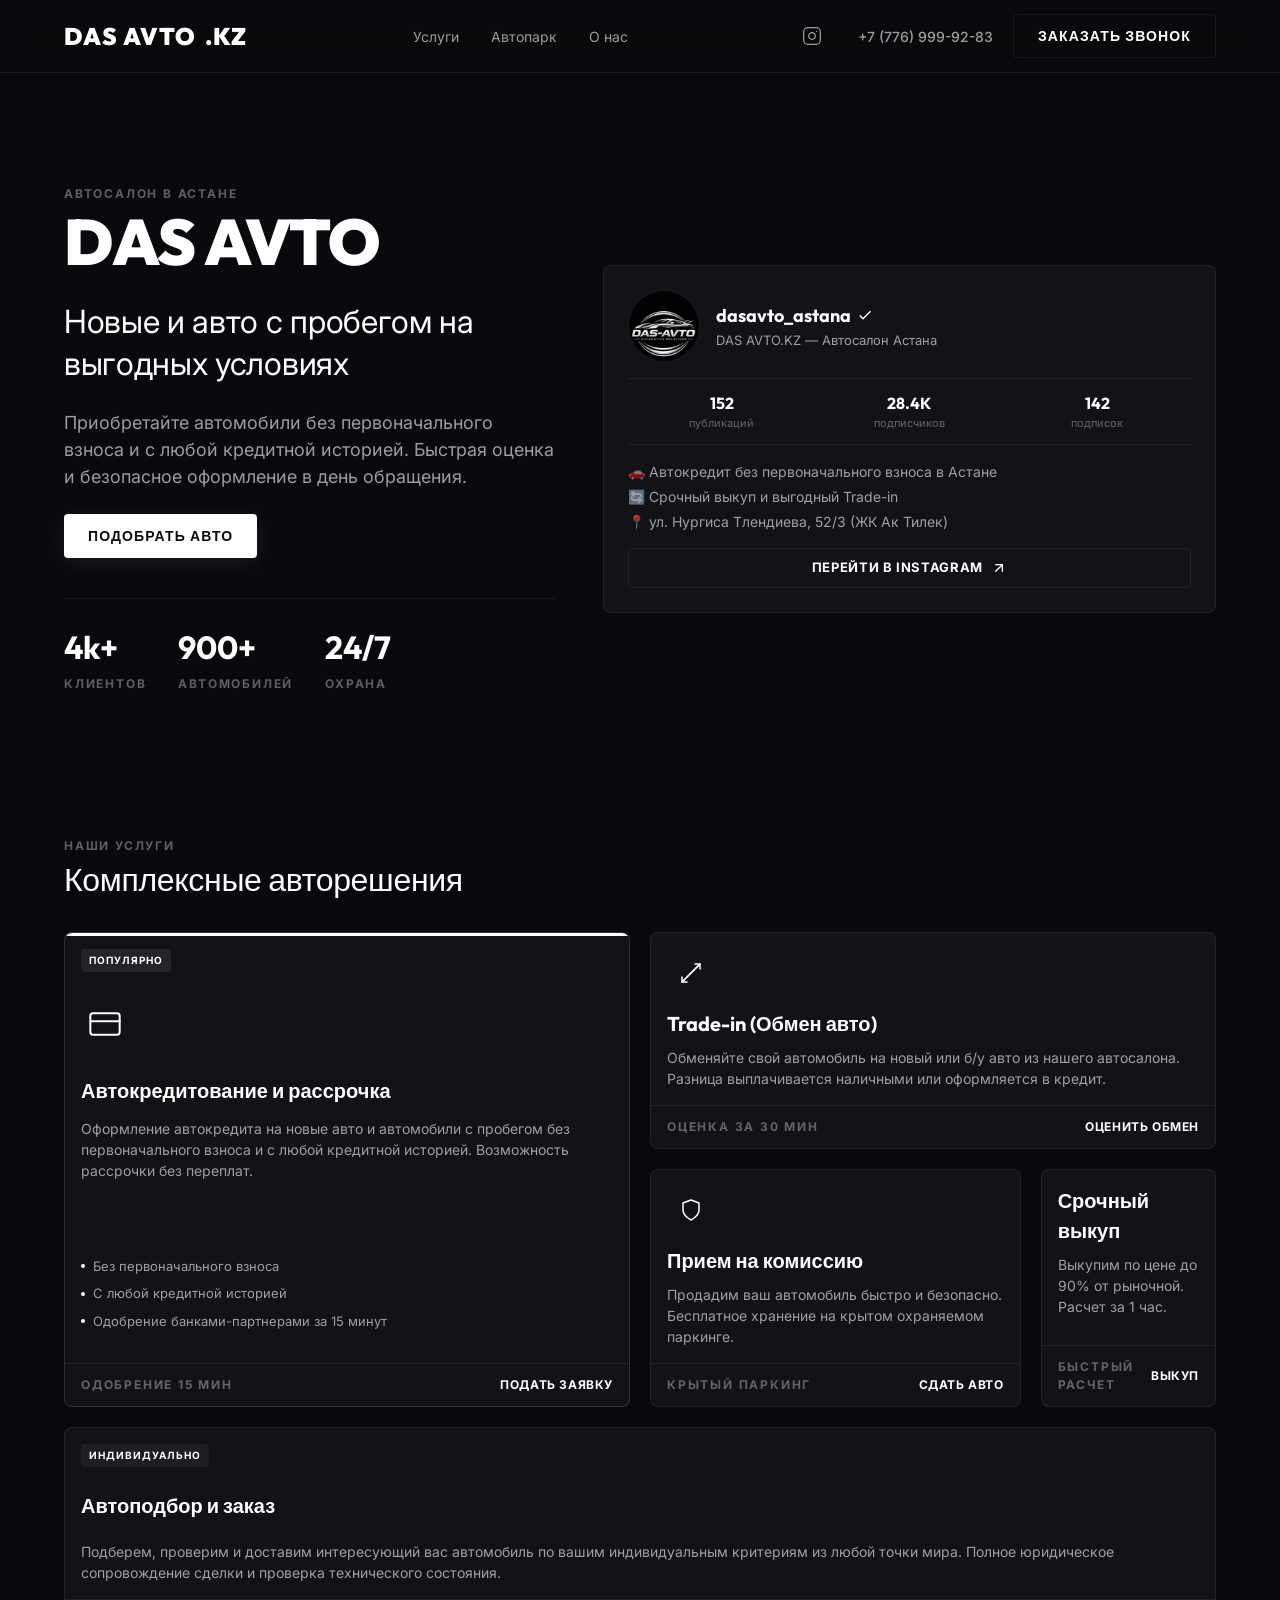
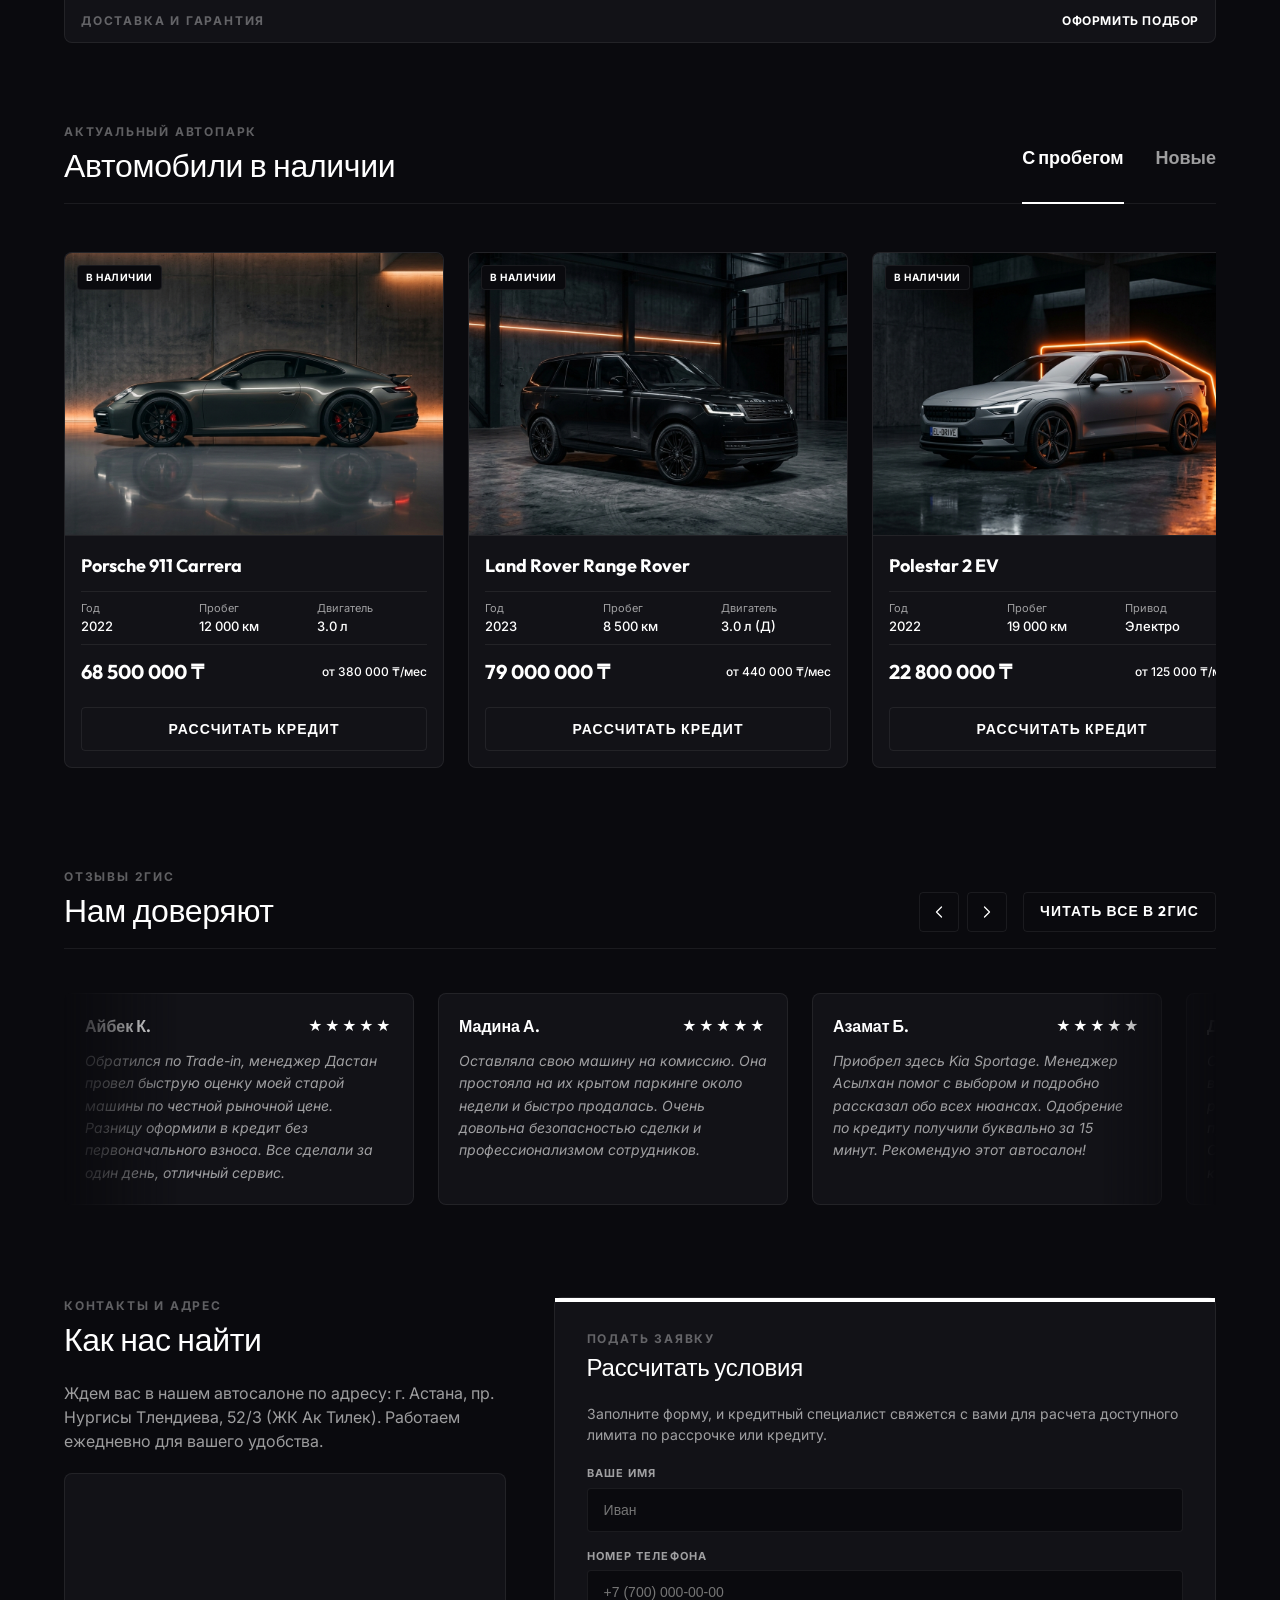
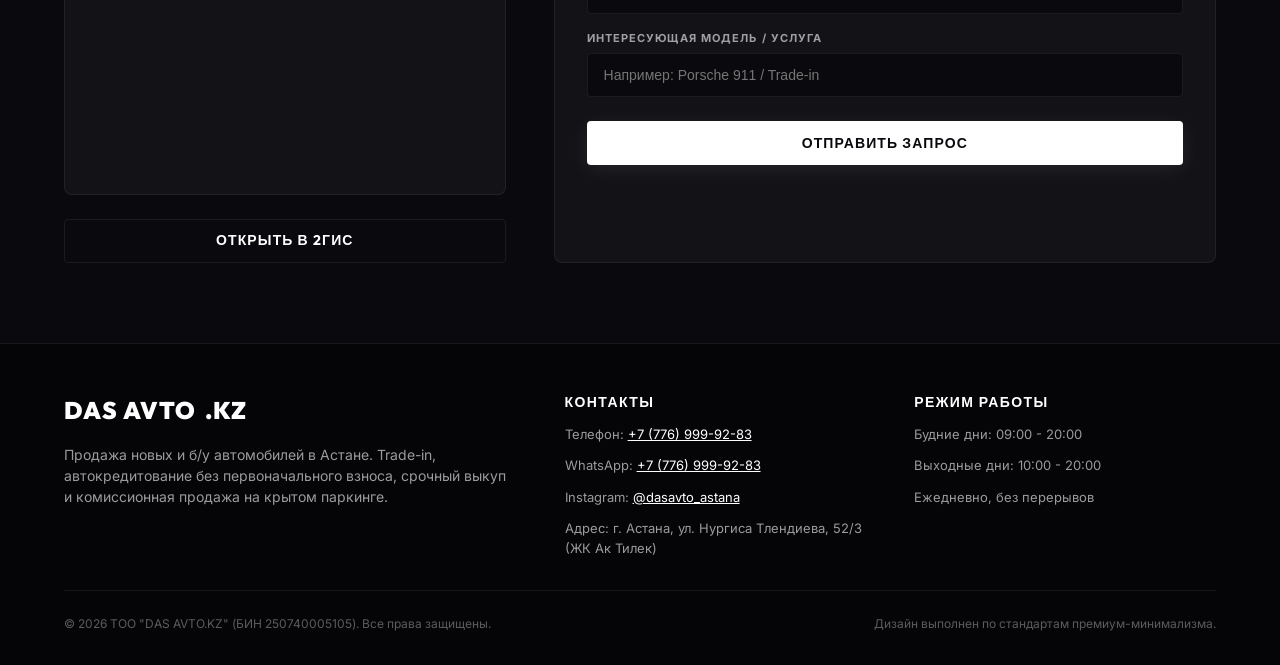
==== commit 2c4d2187: "feat: add manual reviews carousel with swipe, drag, controls and autoplay pause" ====
--- a/index.html
+++ b/index.html
@@ -353,7 +353,19 @@
         <span class="text-label">Отзывы 2ГИС</span>
         <h2 class="text-subtitle">Нам доверяют</h2>
       </div>
-      <a href="https://2gis.kz/astana/geo/70000001103400786/71.323344,51.195164" target="_blank" rel="noopener noreferrer" class="btn btn-secondary" style="height: 40px; padding: 0 16px; display: inline-flex; align-items: center;">Читать все в 2ГИС</a>
+      <div class="reviews-controls" style="display: flex; gap: 8px; align-items: center;">
+        <button class="btn btn-secondary review-nav-btn" id="review-prev-btn" aria-label="Предыдущий отзыв">
+          <svg width="20" height="20" viewBox="0 0 24 24" fill="none" stroke="currentColor" stroke-width="1.5" stroke-linecap="round" stroke-linejoin="round">
+            <polyline points="15 18 9 12 15 6"></polyline>
+          </svg>
+        </button>
+        <button class="btn btn-secondary review-nav-btn" id="review-next-btn" aria-label="Следующий отзыв">
+          <svg width="20" height="20" viewBox="0 0 24 24" fill="none" stroke="currentColor" stroke-width="1.5" stroke-linecap="round" stroke-linejoin="round">
+            <polyline points="9 18 15 12 9 6"></polyline>
+          </svg>
+        </button>
+        <a href="https://2gis.kz/astana/geo/70000001103400786/71.323344,51.195164" target="_blank" rel="noopener noreferrer" class="btn btn-secondary" style="height: 40px; padding: 0 16px; display: inline-flex; align-items: center; margin-left: 8px;">Читать все в 2ГИС</a>
+      </div>
     </div>
     
     <div class="reviews-carousel-wrapper">
@@ -413,65 +425,7 @@
             <span class="review-stars">★★★★★</span>
           </div>
           <p class="review-text-carousel">Самый лучший автосалон в Астане! Просторный крытый паркинг, все машины чистые и готовые к проверкам. Оформили покупку в кредит за пару часов. Отдельное спасибо кредитному специалисту!</p>
-        </div>
-        
-        <!-- DUPLICATED FOR INFINITE SCROLL -->
-        <!-- Card 1 -->
-        <div class="review-card-carousel">
-          <div class="review-card-header">
-            <span class="reviewer-name-carousel">Айбек К.</span>
-            <span class="review-stars">★★★★★</span>
-          </div>
-          <p class="review-text-carousel">Обратился по Trade-in, менеджер Дастан провел быструю оценку моей старой машины по честной рыночной цене. Разницу оформили в кредит без первоначального взноса. Все сделали за один день, отличный сервис.</p>
-        </div>
-        <!-- Card 2 -->
-        <div class="review-card-carousel">
-          <div class="review-card-header">
-            <span class="reviewer-name-carousel">Мадина А.</span>
-            <span class="review-stars">★★★★★</span>
-          </div>
-          <p class="review-text-carousel">Оставляла свою машину на комиссию. Она простояла на их крытом паркинге около недели и быстро продалась. Очень довольна безопасностью сделки и профессионализмом сотрудников.</p>
-        </div>
-        <!-- Card 3 -->
-        <div class="review-card-carousel">
-          <div class="review-card-header">
-            <span class="reviewer-name-carousel">Азамат Б.</span>
-            <span class="review-stars">★★★★★</span>
-          </div>
-          <p class="review-text-carousel">Приобрел здесь Kia Sportage. Менеджер Асылхан помог с выбором и подробно рассказал обо всех нюансах. Одобрение по кредиту получили буквально за 15 минут. Рекомендую этот автосалон!</p>
-        </div>
-        <!-- Card 4 -->
-        <div class="review-card-carousel">
-          <div class="review-card-header">
-            <span class="reviewer-name-carousel">Динара Т.</span>
-            <span class="review-stars">★★★★★</span>
-          </div>
-          <p class="review-text-carousel">Очень вежливый персонал и большой выбор автомобилей. Оформляли рассрочку, условия действительно прозрачные, без скрытых переплат. Спасибо за оперативность и отличный кофе!</p>
-        </div>
-        <!-- Card 5 -->
-        <div class="review-card-carousel">
-          <div class="review-card-header">
-            <span class="reviewer-name-carousel">Руслан М.</span>
-            <span class="review-stars">★★★★★</span>
-          </div>
-          <p class="review-text-carousel">Срочно понадобились деньги, обратился в Das Avto за выкупом. Оценили авто адекватно, деньги выплатили в тот же день. Огромное спасибо менеджеру Арману за профессиональный подход.</p>
-        </div>
-        <!-- Card 6 -->
-        <div class="review-card-carousel">
-          <div class="review-card-header">
-            <span class="reviewer-name-carousel">Гульнара С.</span>
-            <span class="review-stars">★★★★★</span>
-          </div>
-          <p class="review-text-carousel">Долго искала живую машину на вторичном рынке, в итоге решила заказать автоподбор через Das Avto. Ребята нашли отличный вариант в идеальном состоянии, проверили по всем пунктам. Покупкой очень довольна!</p>
-        </div>
-        <!-- Card 7 -->
-        <div class="review-card-carousel">
-          <div class="review-card-header">
-            <span class="reviewer-name-carousel">Берик Ж.</span>
-            <span class="review-stars">★★★★★</span>
-          </div>
-          <p class="review-text-carousel">Самый лучший автосалон в Астане! Просторный крытый паркинг, все машины чистые и готовые к проверкам. Оформили покупку в кредит за пару часов. Отдельное спасибо кредитному специалисту!</p>
-        </div>
+        <!-- End of Cards -->
       </div>
     </div>
   </section>
--- a/style.css
+++ b/style.css
@@ -1160,24 +1160,32 @@
 
 /* Reviews Carousel Styling */
 .reviews-carousel-wrapper {
-  overflow: hidden;
+  overflow-x: auto;
+  scroll-behavior: smooth;
+  scroll-snap-type: x mandatory;
   width: 100%;
   position: relative;
   /* Smooth gradient fade at the edges */
   mask-image: linear-gradient(to right, transparent, #000 10%, #000 90%, transparent);
   -webkit-mask-image: linear-gradient(to right, transparent, #000 10%, #000 90%, transparent);
   padding: 12px 0;
+  scrollbar-width: none; /* Hide scrollbar Firefox */
+  -webkit-overflow-scrolling: touch;
+  cursor: grab;
+}
+
+.reviews-carousel-wrapper::-webkit-scrollbar {
+  display: none; /* Hide scrollbar Chrome/Safari */
+}
+
+.reviews-carousel-wrapper:active {
+  cursor: grabbing;
 }
 
 .reviews-carousel-track {
   display: flex;
   gap: 24px;
   width: max-content;
-  animation: scrollRight 45s linear infinite;
-}
-
-.reviews-carousel-track:hover {
-  animation-play-state: paused;
 }
 
 .review-card-carousel {
@@ -1190,6 +1198,7 @@
   flex-direction: column;
   gap: 12px;
   transition: all var(--transition-normal);
+  scroll-snap-align: start;
 }
 
 .review-card-carousel:hover {
@@ -1225,13 +1234,16 @@
   font-style: italic;
 }
 
-@keyframes scrollRight {
-  0% {
-    transform: translateX(-50%);
-  }
-  100% {
-    transform: translateX(0);
-  }
+/* Nav Button Overrides */
+.review-nav-btn {
+  width: 40px !important;
+  height: 40px !important;
+  padding: 0 !important;
+  min-width: 40px;
+}
+
+.review-nav-btn svg {
+  display: block;
 }
 
 /* Adjustments for mobile viewports */
@@ -1245,3 +1257,4 @@
   }
 }
 
+
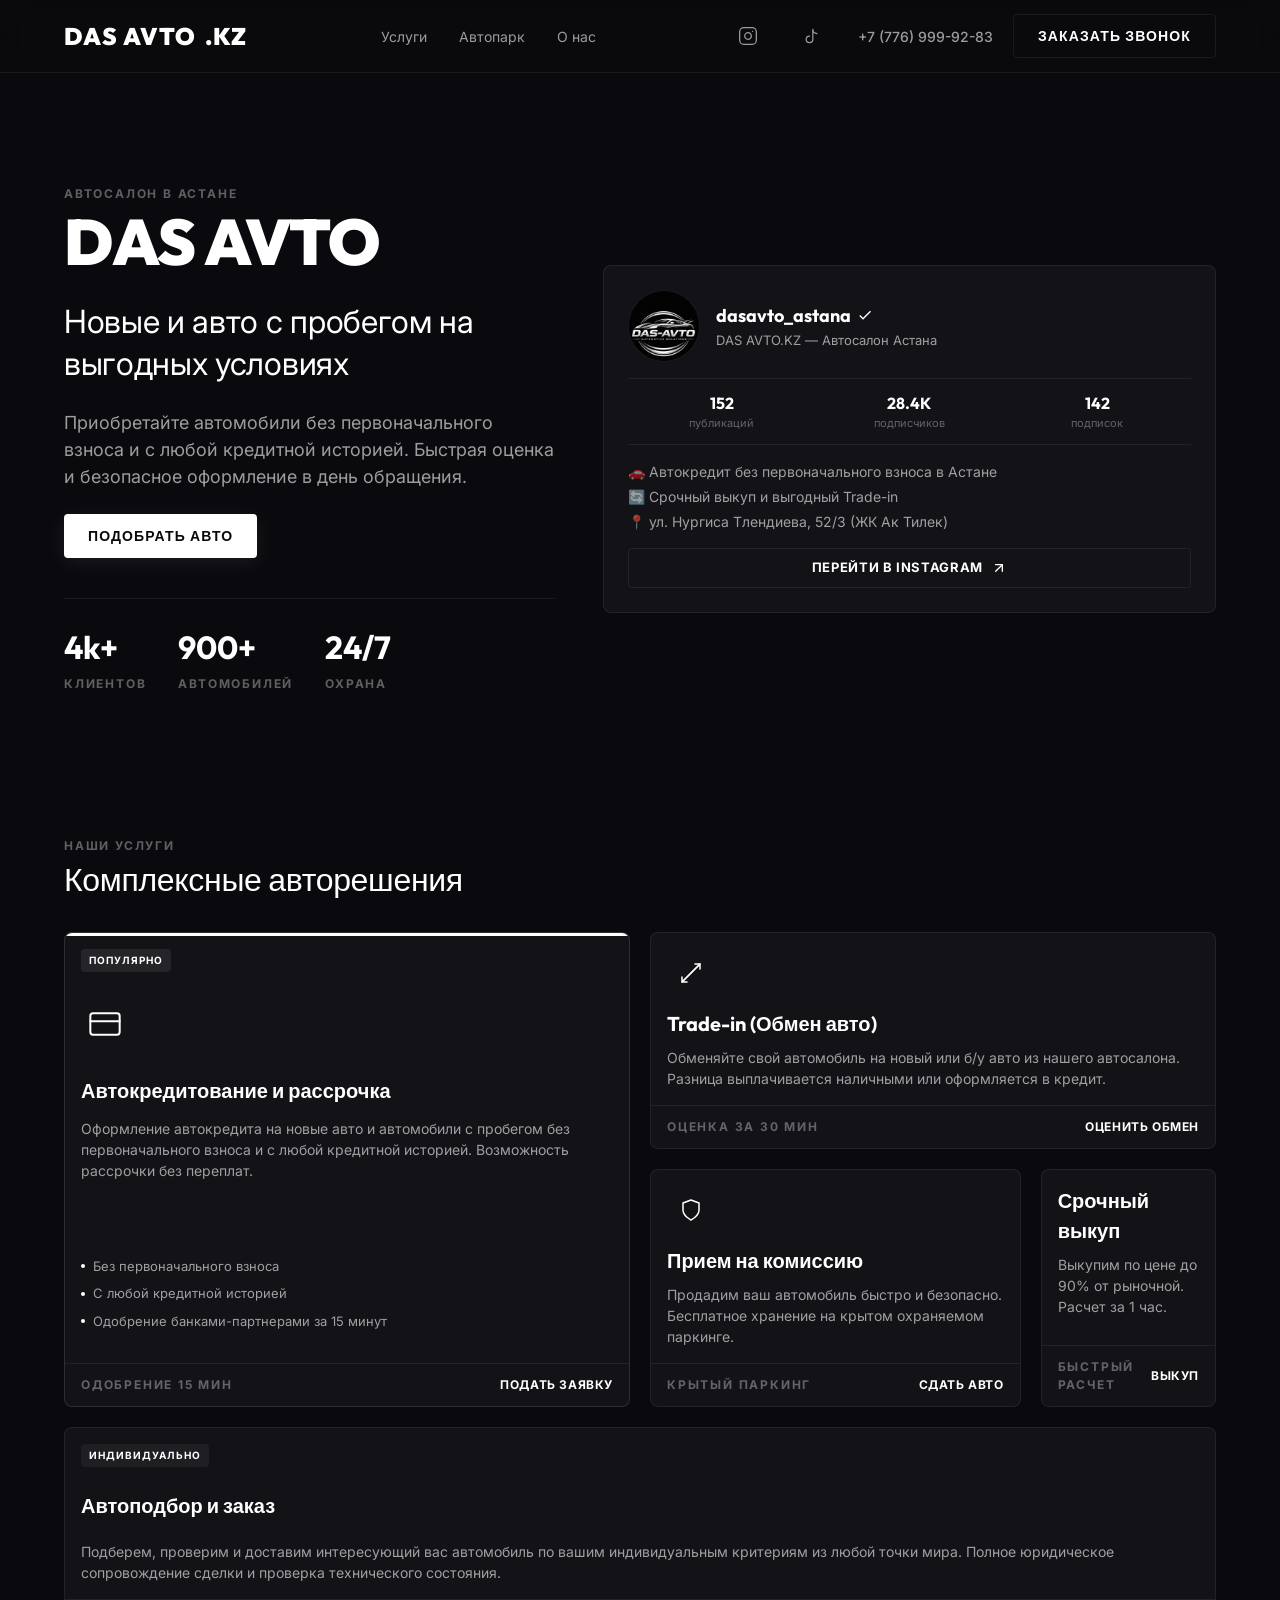
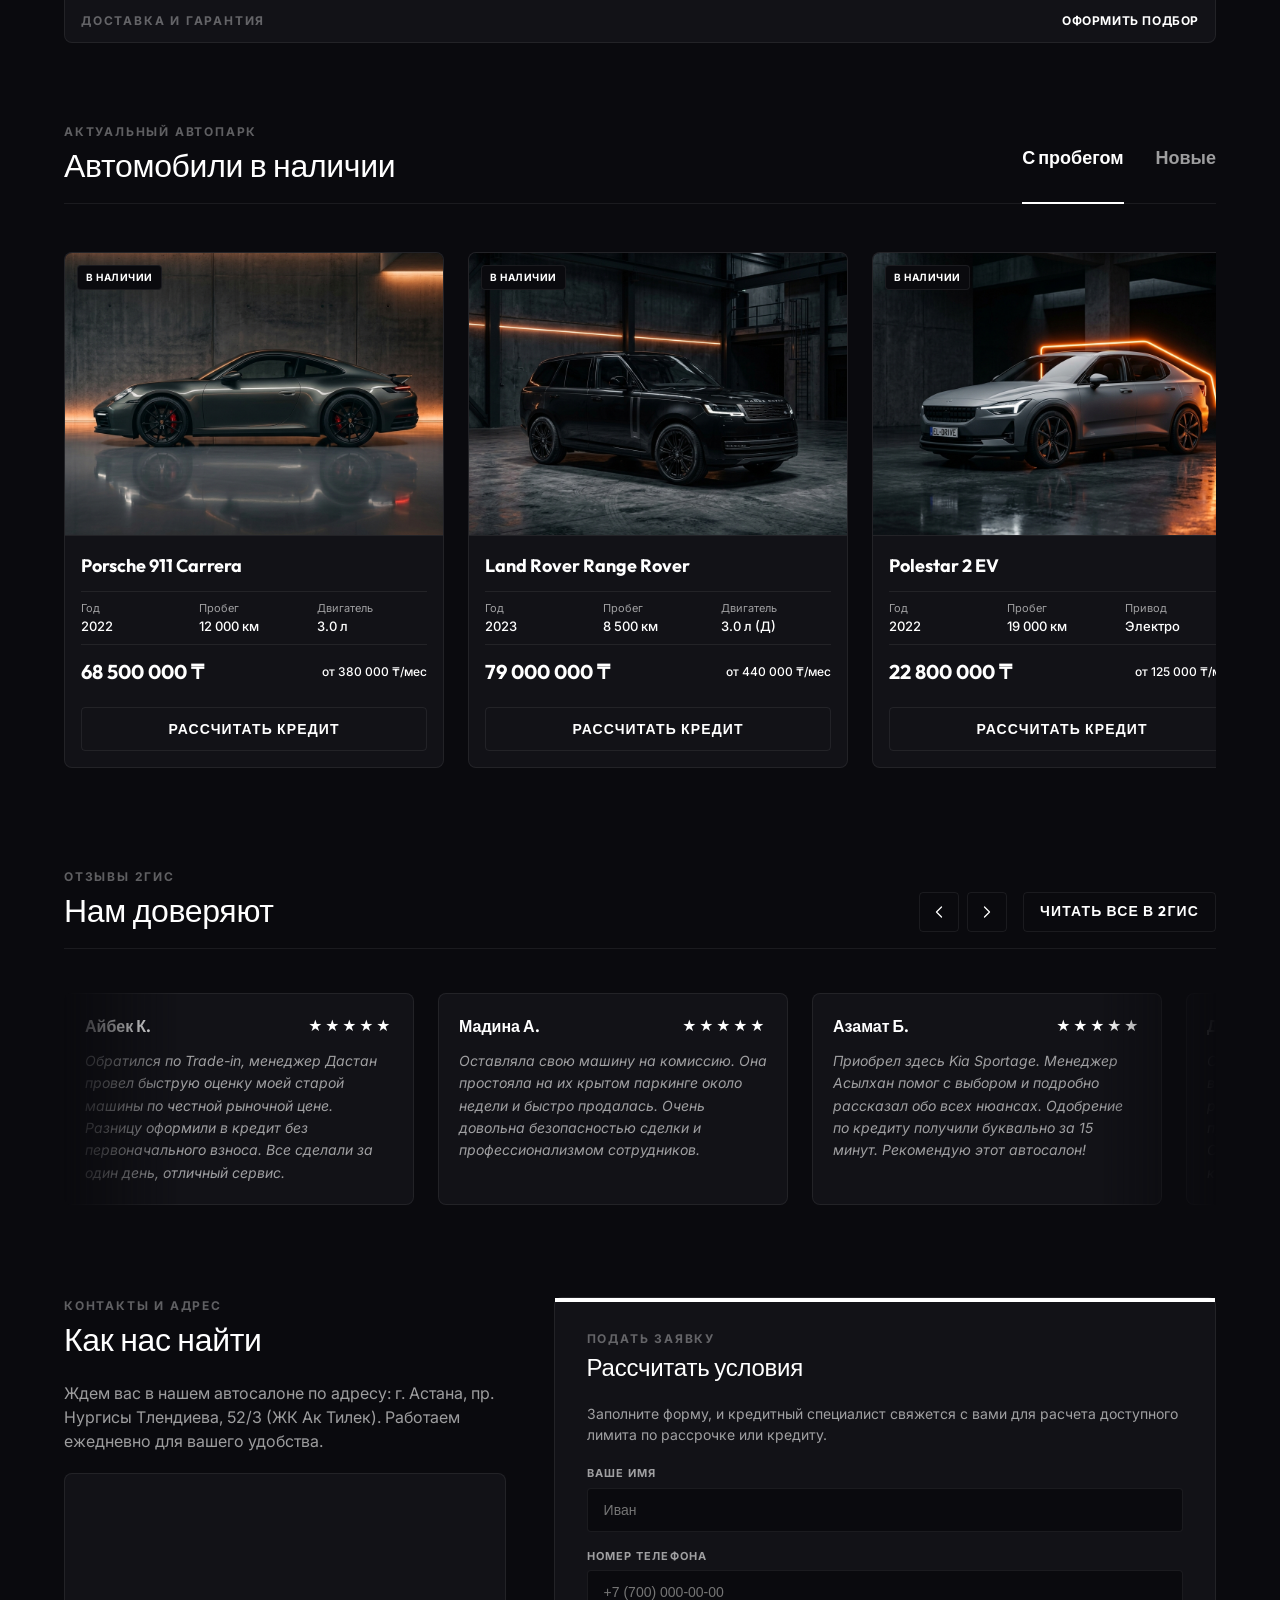
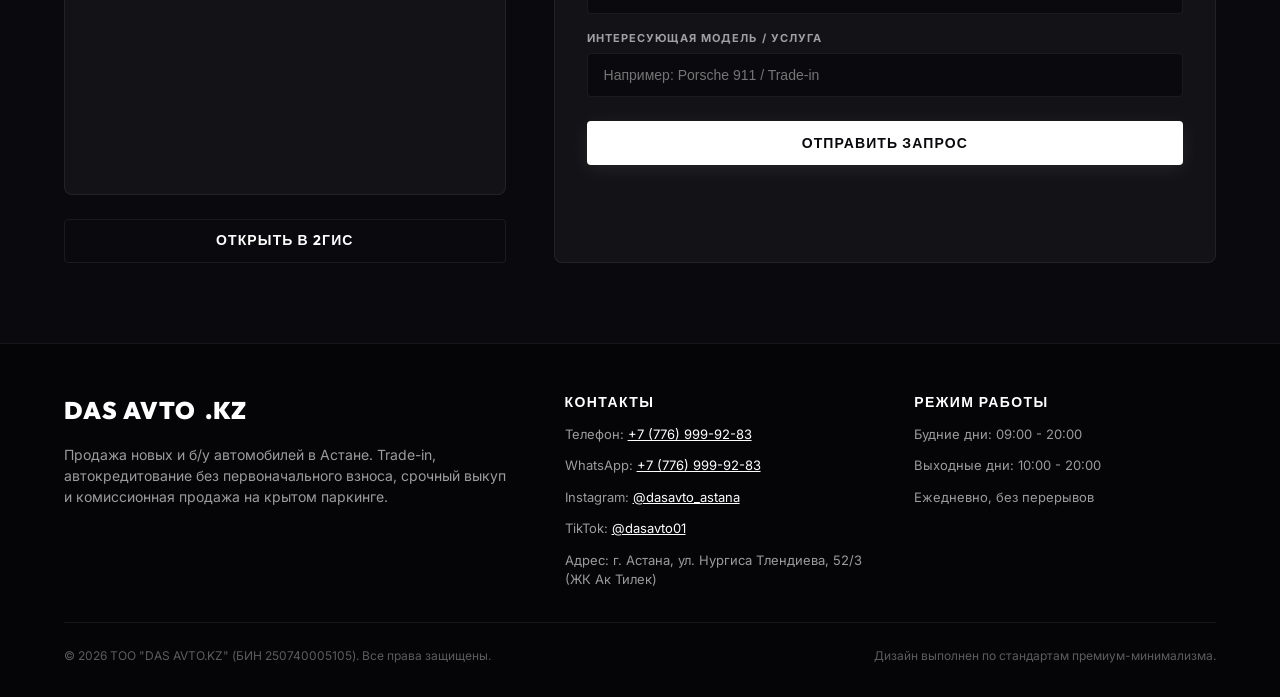
==== commit 725836f1: "feat: add TikTok links in header, mobile menu and footer" ====
--- a/index.html
+++ b/index.html
@@ -28,6 +28,11 @@
             <line x1="17.5" y1="6.5" x2="17.51" y2="6.5"></line>
           </svg>
         </a>
+        <a href="https://www.tiktok.com/@dasavto01?_r=1&_t=ZS-983toSuHy2a" target="_blank" rel="noopener noreferrer" class="tiktok-link-header" title="TikTok" style="color: var(--text-muted); display: inline-flex; align-items: center; justify-content: center; width: 36px; height: 36px; transition: color var(--transition-fast); margin-right: 8px;">
+          <svg viewBox="0 0 24 24" width="20" height="20" stroke="currentColor" stroke-width="1.5" fill="none" stroke-linecap="round" stroke-linejoin="round">
+            <path d="M9 12a4 4 0 1 0 4 4V4a5 5 0 0 0 5 5"></path>
+          </svg>
+        </a>
         <a href="tel:+77769999283" class="phone-link">+7 (776) 999-92-83</a>
         <button class="btn btn-secondary" onclick="openModal('callback')">Заказать звонок</button>
       </div>
@@ -53,6 +58,12 @@
             <line x1="17.5" y1="6.5" x2="17.51" y2="6.5"></line>
           </svg>
           Instagram: @dasavto_astana
+        </a>
+        <a href="https://www.tiktok.com/@dasavto01?_r=1&_t=ZS-983toSuHy2a" target="_blank" rel="noopener noreferrer" class="mobile-tiktok-link" style="display: flex; align-items: center; gap: 8px; font-size: 16px; color: var(--text-primary); margin-bottom: 12px; transition: color var(--transition-fast);">
+          <svg viewBox="0 0 24 24" width="20" height="20" stroke="currentColor" stroke-width="1.5" fill="none" stroke-linecap="round" stroke-linejoin="round">
+            <path d="M9 12a4 4 0 1 0 4 4V4a5 5 0 0 0 5 5"></path>
+          </svg>
+          TikTok: @dasavto01
         </a>
         <a href="tel:+77769999283" class="mobile-phone-link">+7 (776) 999-92-83</a>
         <button class="btn btn-secondary" style="width: 100%;" onclick="closeMobileMenu(); openModal('callback')">Заказать звонок</button>
@@ -505,6 +516,7 @@
           <p class="footer-link">Телефон: <a href="tel:+77769999283" style="color: var(--text-primary); text-decoration: underline;">+7 (776) 999-92-83</a></p>
           <p class="footer-link">WhatsApp: <a href="https://wa.me/77769999283" target="_blank" rel="noopener noreferrer" style="color: var(--text-primary); text-decoration: underline;">+7 (776) 999-92-83</a></p>
           <p class="footer-link">Instagram: <a href="https://www.instagram.com/dasavto_astana?igsh=Nno0aWtucXIzY205" target="_blank" rel="noopener noreferrer" style="color: var(--text-primary); text-decoration: underline;">@dasavto_astana</a></p>
+          <p class="footer-link">TikTok: <a href="https://www.tiktok.com/@dasavto01?_r=1&_t=ZS-983toSuHy2a" target="_blank" rel="noopener noreferrer" style="color: var(--text-primary); text-decoration: underline;">@dasavto01</a></p>
           <p class="footer-link">Адрес: г. Астана, ул. Нургиса Тлендиева, 52/3 (ЖК Ак Тилек)</p>
         </div>
         <div class="footer-links-col">
--- a/style.css
+++ b/style.css
@@ -368,11 +368,13 @@
   border-color: var(--accent-brand);
 }
 
-.instagram-link-header:hover {
+.instagram-link-header:hover,
+.tiktok-link-header:hover {
   color: var(--text-primary) !important;
 }
 
-.mobile-instagram-link:hover {
+.mobile-instagram-link:hover,
+.mobile-tiktok-link:hover {
   color: var(--text-muted) !important;
 }
 
